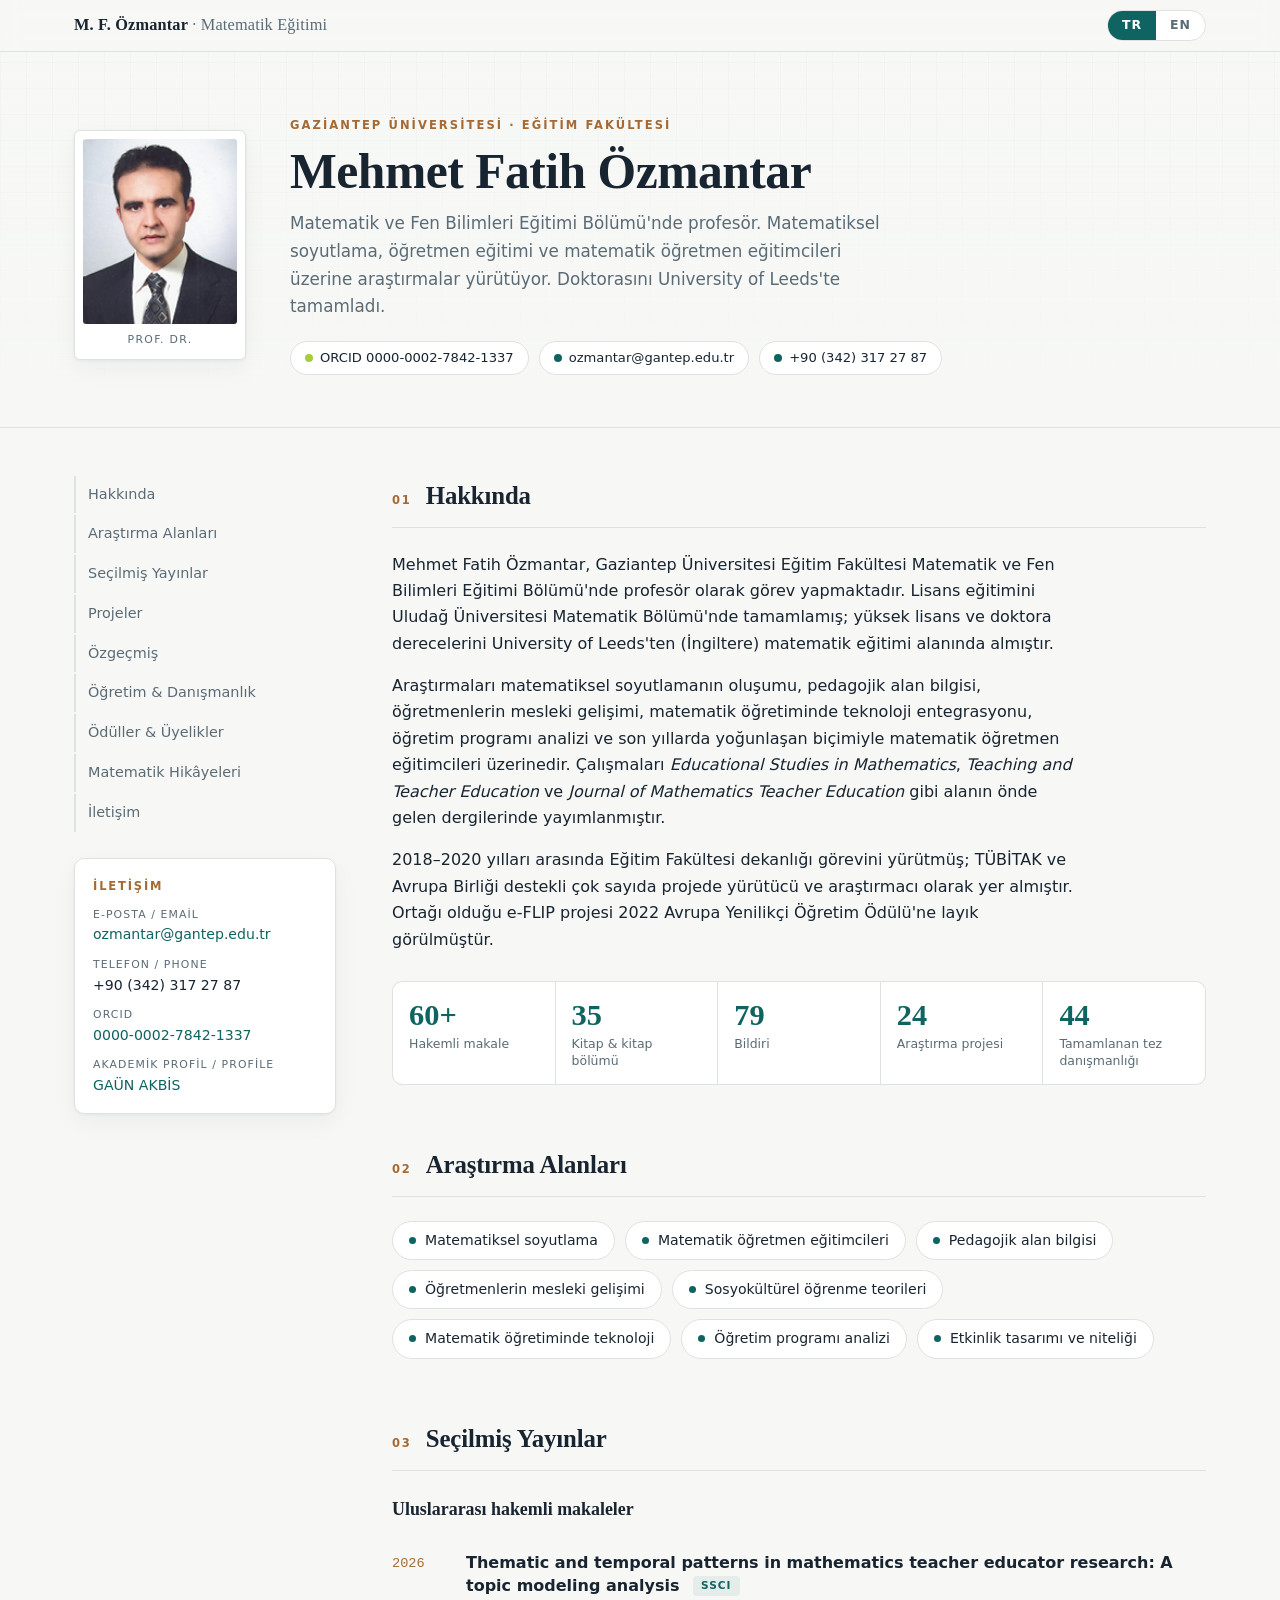
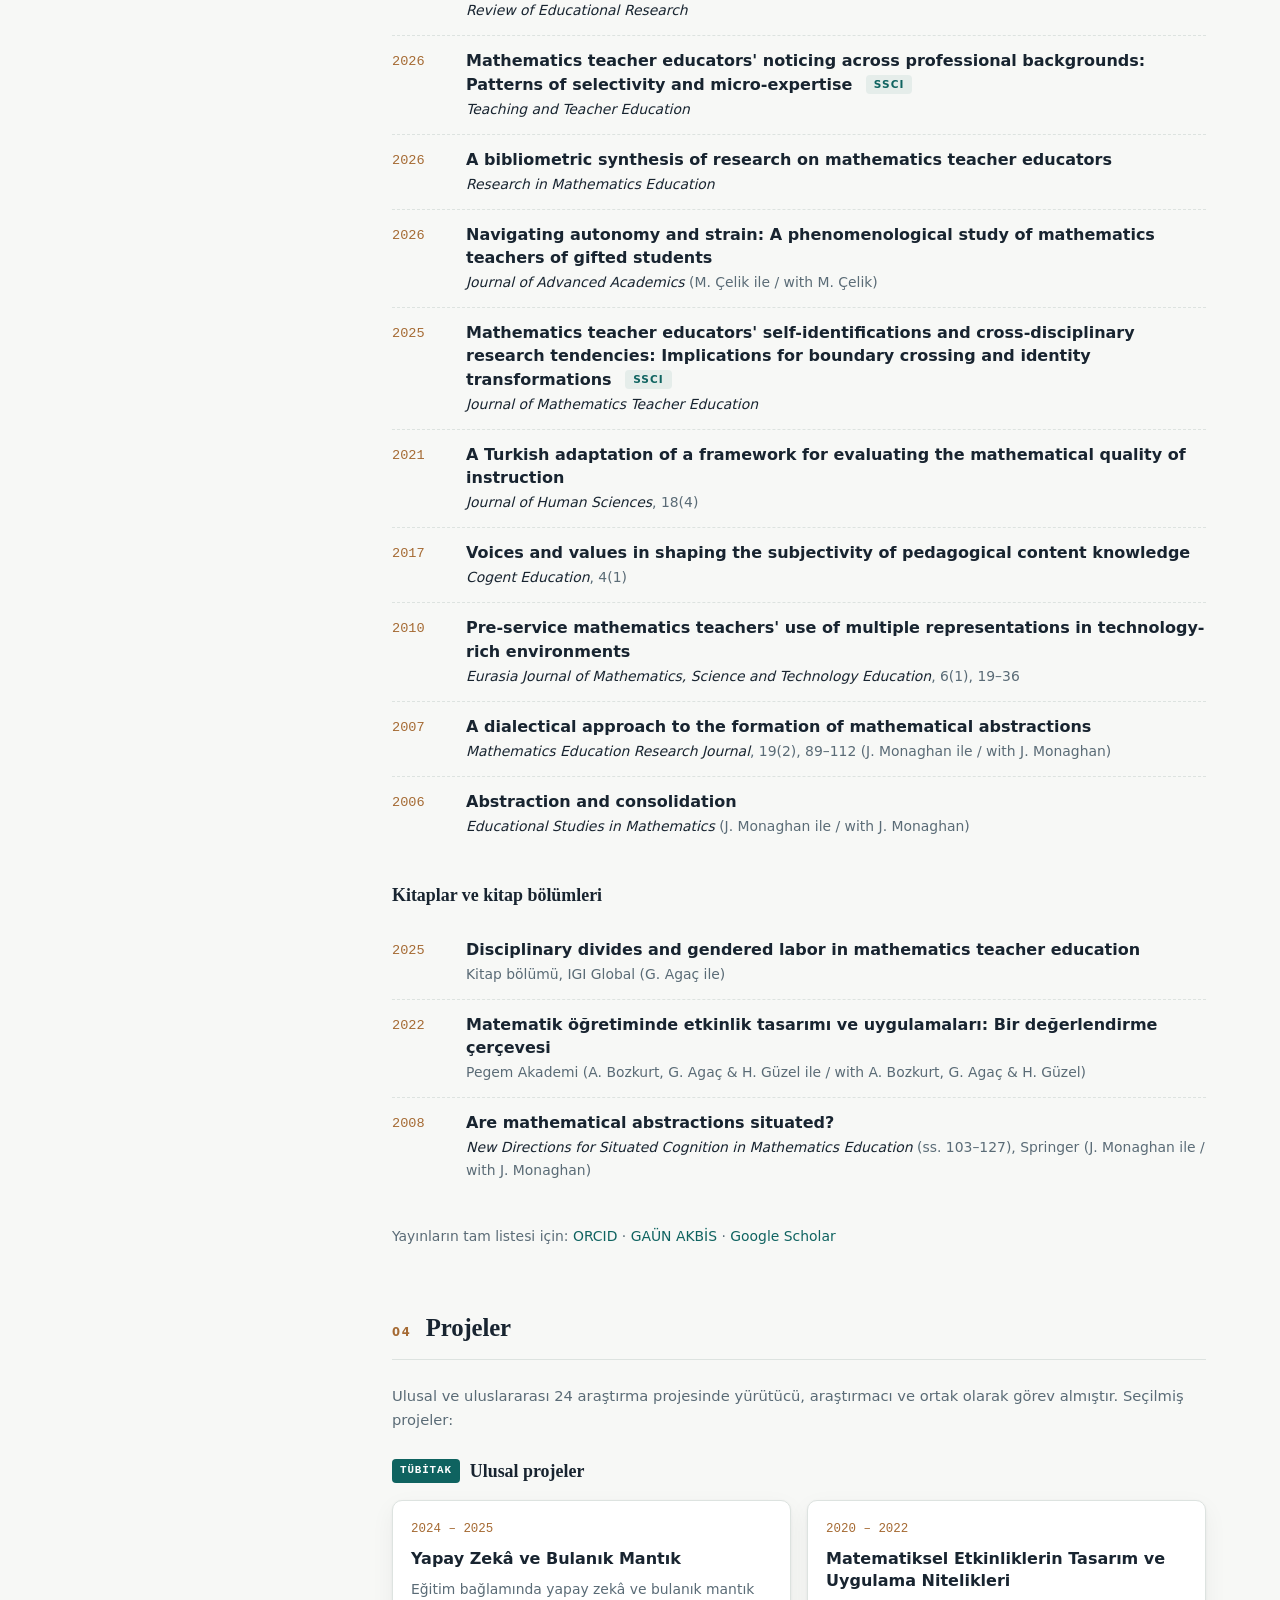
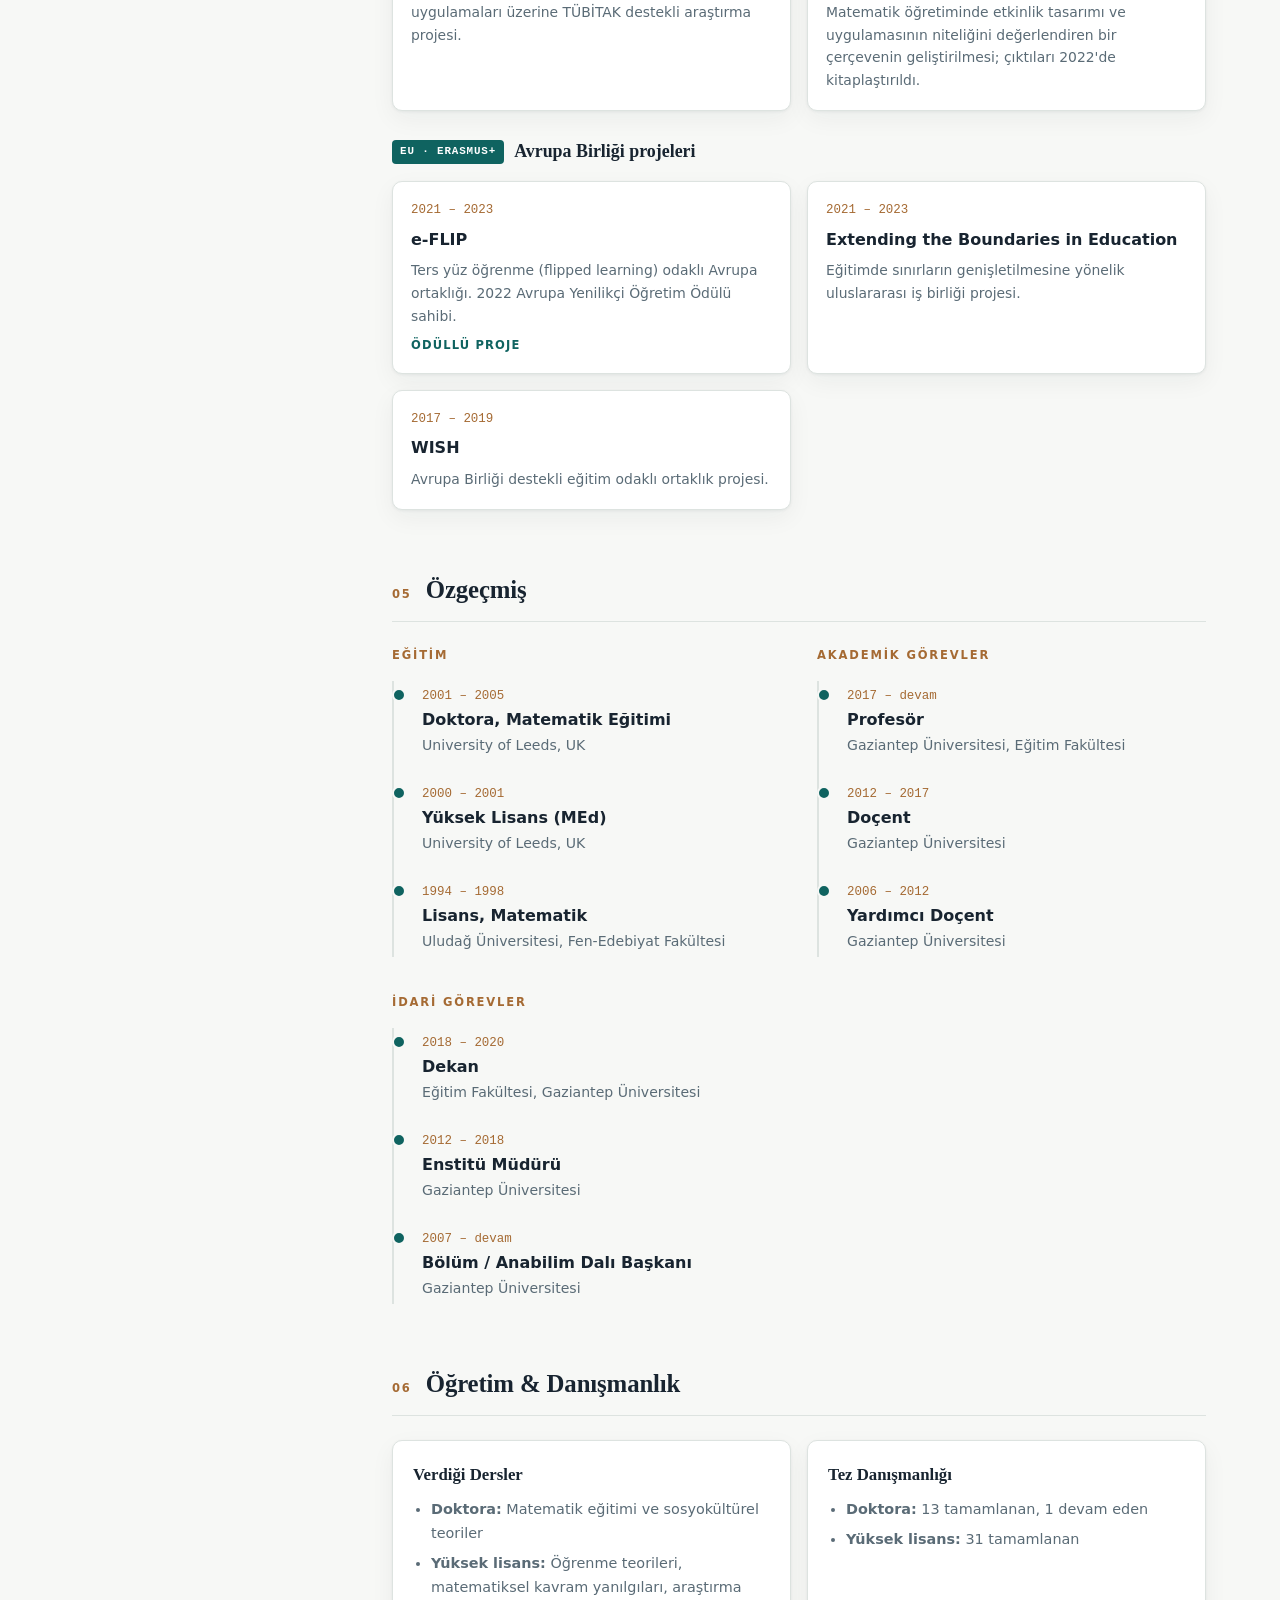
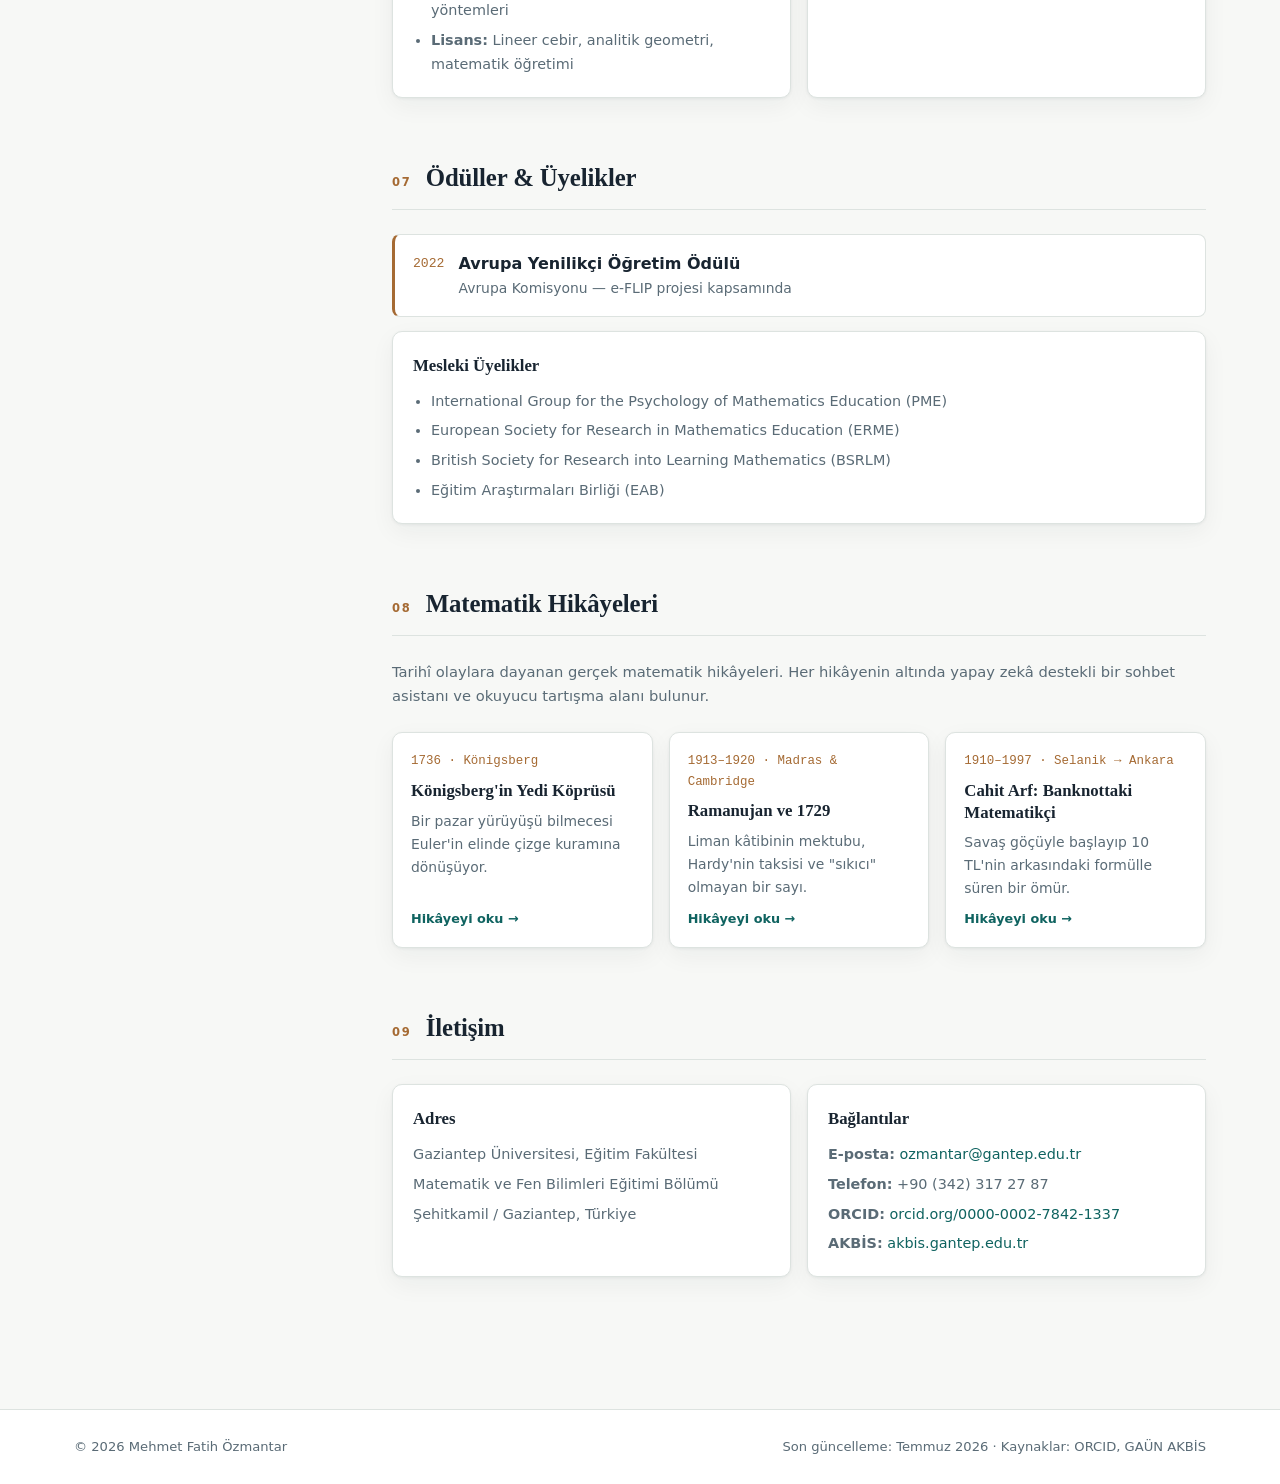
==== index.html @ 292fa74e "Matematik Hikayeleri sitesi: ilk surum (3 hikaye, AI sohbet + giscus altyapisi) Co-Authored-By: Clau" ====
<!doctype html>
<html lang="tr">
<meta charset="utf-8">
<title>Prof. Dr. Mehmet Fatih Özmantar — Matematik Eğitimi</title>
<meta name="viewport" content="width=device-width, initial-scale=1">
<style>
  :root{
    --ground:#F7F8F6;
    --surface:#FFFFFF;
    --ink:#182430;
    --muted:#5A6B76;
    --line:#DDE3E0;
    --accent:#0F6360;
    --accent-soft:#0F636014;
    --copper:#A56A33;
    --grid-line:#0F63600F;
    --shadow:0 1px 3px rgba(24,36,48,.06),0 8px 24px rgba(24,36,48,.05);
  }
  @media (prefers-color-scheme: dark){
    :root{
      --ground:#0F1518;
      --surface:#161F23;
      --ink:#E8ECEA;
      --muted:#93A3A8;
      --line:#26343A;
      --accent:#4FB3AD;
      --accent-soft:#4FB3AD1C;
      --copper:#D19B62;
      --grid-line:#4FB3AD12;
      --shadow:0 1px 3px rgba(0,0,0,.35),0 8px 24px rgba(0,0,0,.3);
    }
  }
  :root[data-theme="dark"]{
    --ground:#0F1518;
    --surface:#161F23;
    --ink:#E8ECEA;
    --muted:#93A3A8;
    --line:#26343A;
    --accent:#4FB3AD;
    --accent-soft:#4FB3AD1C;
    --copper:#D19B62;
    --grid-line:#4FB3AD12;
    --shadow:0 1px 3px rgba(0,0,0,.35),0 8px 24px rgba(0,0,0,.3);
  }
  :root[data-theme="light"]{
    --ground:#F7F8F6;
    --surface:#FFFFFF;
    --ink:#182430;
    --muted:#5A6B76;
    --line:#DDE3E0;
    --accent:#0F6360;
    --accent-soft:#0F636014;
    --copper:#A56A33;
    --grid-line:#0F63600F;
    --shadow:0 1px 3px rgba(24,36,48,.06),0 8px 24px rgba(24,36,48,.05);
  }

  *{box-sizing:border-box}
  html{scroll-behavior:smooth}
  @media (prefers-reduced-motion: reduce){
    html{scroll-behavior:auto}
    *{transition:none !important}
  }
  body{
    margin:0;
    background:var(--ground);
    color:var(--ink);
    font-family:'Avenir Next','Segoe UI',system-ui,-apple-system,sans-serif;
    font-size:16px;
    line-height:1.65;
  }
  .serif{font-family:Palatino,'Palatino Linotype','Book Antiqua',Georgia,serif}
  .mono{font-family:ui-monospace,'SF Mono',Menlo,Consolas,monospace}

  html[data-lang="en"] .tr{display:none !important}
  html[data-lang="tr"] .en{display:none !important}

  a{color:var(--accent);text-decoration:none}
  a:hover{text-decoration:underline}
  a:focus-visible,button:focus-visible{outline:2px solid var(--accent);outline-offset:2px;border-radius:2px}

  /* ---------- top bar ---------- */
  .topbar{
    position:sticky;top:0;z-index:50;
    background:color-mix(in srgb,var(--ground) 88%, transparent);
    backdrop-filter:blur(10px);
    border-bottom:1px solid var(--line);
  }
  .topbar-in{
    max-width:1180px;margin:0 auto;padding:10px 24px;
    display:flex;align-items:center;justify-content:space-between;gap:16px;
  }
  .wordmark{font-family:Palatino,'Palatino Linotype','Book Antiqua',Georgia,serif;font-size:1.02rem;letter-spacing:.01em}
  .wordmark b{font-weight:700}
  .lang-toggle{display:flex;border:1px solid var(--line);border-radius:999px;overflow:hidden;background:var(--surface)}
  .lang-toggle button{
    border:0;background:transparent;color:var(--muted);
    font:inherit;font-size:.78rem;font-weight:600;letter-spacing:.08em;
    padding:4px 14px;cursor:pointer;
  }
  .lang-toggle button[aria-pressed="true"]{background:var(--accent);color:#fff}

  /* ---------- hero band with graph-paper motif ---------- */
  .hero{
    border-bottom:1px solid var(--line);
    background:
      linear-gradient(color-mix(in srgb,var(--ground) 55%, transparent), var(--ground) 92%),
      repeating-linear-gradient(0deg, var(--grid-line) 0 1px, transparent 1px 26px),
      repeating-linear-gradient(90deg, var(--grid-line) 0 1px, transparent 1px 26px),
      var(--ground);
  }
  .hero-in{
    max-width:1180px;margin:0 auto;padding:64px 24px 52px;
    display:flex;gap:44px;align-items:center;flex-wrap:wrap;
  }
  .portrait{
    flex:0 0 auto;width:172px;
    border-radius:6px;overflow:hidden;
    box-shadow:var(--shadow);
    border:1px solid var(--line);
    background:var(--surface);
    padding:8px 8px 10px;
  }
  .portrait img{display:block;width:100%;border-radius:3px;filter:saturate(.92) contrast(1.02)}
  .portrait figcaption{
    text-align:center;font-size:.68rem;letter-spacing:.12em;text-transform:uppercase;
    color:var(--muted);padding-top:7px;
  }
  .hero-txt{flex:1 1 420px;min-width:280px}
  .eyebrow{
    font-size:.72rem;font-weight:700;letter-spacing:.18em;text-transform:uppercase;
    color:var(--copper);margin:0 0 10px;
  }
  h1{
    font-family:Palatino,'Palatino Linotype','Book Antiqua',Georgia,serif;
    font-size:clamp(2rem,4.6vw,3.1rem);font-weight:700;
    line-height:1.08;margin:0 0 12px;text-wrap:balance;letter-spacing:-.01em;
  }
  .hero-sub{font-size:1.05rem;color:var(--muted);max-width:56ch;margin:0 0 20px}
  .hero-ids{display:flex;flex-wrap:wrap;gap:10px;align-items:center}
  .idchip{
    display:inline-flex;align-items:center;gap:7px;
    border:1px solid var(--line);background:var(--surface);
    border-radius:999px;padding:5px 14px;font-size:.82rem;color:var(--ink);
  }
  .idchip .dot{width:8px;height:8px;border-radius:50%;background:var(--accent);flex:0 0 auto}
  .idchip.orcid .dot{background:#A6CE39}

  /* ---------- layout ---------- */
  .layout{
    max-width:1180px;margin:0 auto;padding:48px 24px 72px;
    display:grid;grid-template-columns:262px minmax(0,1fr);gap:56px;
  }
  @media (max-width:900px){
    .layout{grid-template-columns:1fr;gap:36px;padding-top:32px}
    .rail{position:static}
  }
  .rail{position:sticky;top:64px;align-self:start;display:flex;flex-direction:column;gap:26px}
  .rail nav{display:flex;flex-direction:column;gap:2px}
  .rail nav a{
    color:var(--muted);font-size:.9rem;padding:7px 12px;border-left:2px solid var(--line);
    transition:color .15s,border-color .15s,background .15s;
  }
  .rail nav a:hover{color:var(--accent);border-left-color:var(--accent);background:var(--accent-soft);text-decoration:none}
  .rail-box{border:1px solid var(--line);border-radius:10px;background:var(--surface);padding:18px 18px 16px;box-shadow:var(--shadow)}
  .rail-box h3{
    margin:0 0 10px;font-size:.72rem;font-weight:700;letter-spacing:.16em;text-transform:uppercase;color:var(--copper);
  }
  .contact-list{list-style:none;margin:0;padding:0;display:flex;flex-direction:column;gap:9px;font-size:.88rem}
  .contact-list .lbl{display:block;font-size:.68rem;letter-spacing:.1em;text-transform:uppercase;color:var(--muted)}
  .contact-list a{word-break:break-all}

  main{min-width:0}
  section{margin:0 0 60px;scroll-margin-top:76px}
  .sec-head{display:flex;align-items:baseline;gap:14px;border-bottom:1px solid var(--line);padding-bottom:10px;margin-bottom:24px}
  .sec-head h2{
    font-family:Palatino,'Palatino Linotype','Book Antiqua',Georgia,serif;
    font-size:1.55rem;font-weight:700;margin:0;letter-spacing:-.005em;text-wrap:balance;
  }
  .sec-head .kicker{font-size:.72rem;font-weight:700;letter-spacing:.16em;text-transform:uppercase;color:var(--copper)}
  .prose p{margin:0 0 1em;max-width:68ch}
  .prose p:last-child{margin-bottom:0}

  /* stats */
  .stats{display:grid;grid-template-columns:repeat(auto-fit,minmax(128px,1fr));gap:1px;background:var(--line);border:1px solid var(--line);border-radius:10px;overflow:hidden}
  .stat{background:var(--surface);padding:18px 16px 14px}
  .stat .n{
    font-family:Palatino,'Palatino Linotype','Book Antiqua',Georgia,serif;
    font-size:1.9rem;font-weight:700;color:var(--accent);
    font-variant-numeric:tabular-nums;line-height:1;
  }
  .stat .t{font-size:.78rem;color:var(--muted);margin-top:6px;line-height:1.35}

  /* research chips */
  .chips{display:flex;flex-wrap:wrap;gap:10px;margin:0;padding:0;list-style:none}
  .chips li{
    border:1px solid var(--line);background:var(--surface);border-radius:999px;
    padding:7px 16px;font-size:.88rem;
  }
  .chips li::before{content:"";display:inline-block;width:7px;height:7px;border-radius:50%;background:var(--accent);margin-right:9px;vertical-align:1px}

  /* publications */
  .pub-group{margin-bottom:30px}
  .pub-group h3{
    font-family:Palatino,'Palatino Linotype','Book Antiqua',Georgia,serif;
    font-size:1.12rem;margin:0 0 14px;
  }
  .pub{
    display:grid;grid-template-columns:58px minmax(0,1fr);gap:16px;
    padding:13px 0;border-bottom:1px dashed var(--line);
  }
  .pub:last-child{border-bottom:0}
  .pub .yr{
    font-family:ui-monospace,'SF Mono',Menlo,Consolas,monospace;
    font-size:.85rem;color:var(--copper);font-variant-numeric:tabular-nums;padding-top:2px;
  }
  .pub .ttl{font-weight:600;line-height:1.45}
  .pub .src{font-size:.87rem;color:var(--muted);margin-top:2px}
  .pub .src i{color:var(--ink)}
  .tag{
    display:inline-block;font-size:.66rem;font-weight:700;letter-spacing:.1em;text-transform:uppercase;
    color:var(--accent);background:var(--accent-soft);border-radius:4px;padding:2px 8px;margin-left:8px;vertical-align:2px;
  }

  /* projects */
  .proj-funder{margin-bottom:26px}
  .proj-funder h3{
    display:flex;align-items:center;gap:10px;
    font-family:Palatino,'Palatino Linotype','Book Antiqua',Georgia,serif;font-size:1.12rem;margin:0 0 14px;
  }
  .funder-badge{
    font-family:ui-monospace,'SF Mono',Menlo,Consolas,monospace;
    font-size:.68rem;font-weight:700;letter-spacing:.08em;
    color:#fff;background:var(--accent);border-radius:4px;padding:3px 8px;
  }
  .proj-grid{display:grid;grid-template-columns:repeat(auto-fill,minmax(270px,1fr));gap:16px}
  .proj{
    border:1px solid var(--line);border-radius:10px;background:var(--surface);
    padding:18px;box-shadow:var(--shadow);display:flex;flex-direction:column;gap:8px;
  }
  .proj .range{font-family:ui-monospace,'SF Mono',Menlo,Consolas,monospace;font-size:.78rem;color:var(--copper);font-variant-numeric:tabular-nums}
  .proj .name{font-weight:600;line-height:1.4}
  .proj .desc{font-size:.87rem;color:var(--muted)}
  .proj .role{font-size:.72rem;letter-spacing:.1em;text-transform:uppercase;color:var(--accent);font-weight:700}

  /* timeline */
  .timeline{list-style:none;margin:0;padding:0 0 0 4px;border-left:2px solid var(--line)}
  .timeline li{position:relative;padding:0 0 22px 24px}
  .timeline li:last-child{padding-bottom:4px}
  .timeline li::before{
    content:"";position:absolute;left:-6px;top:7px;width:10px;height:10px;border-radius:50%;
    background:var(--accent);border:2px solid var(--ground);
  }
  .timeline .range{font-family:ui-monospace,'SF Mono',Menlo,Consolas,monospace;font-size:.78rem;color:var(--copper);font-variant-numeric:tabular-nums}
  .timeline .what{font-weight:600}
  .timeline .where{font-size:.88rem;color:var(--muted)}
  .cv-cols{display:grid;grid-template-columns:repeat(auto-fit,minmax(260px,1fr));gap:36px}
  .cv-cols h3{
    font-size:.72rem;font-weight:700;letter-spacing:.16em;text-transform:uppercase;color:var(--copper);margin:0 0 16px;
  }

  /* teaching + awards */
  .two-col{display:grid;grid-template-columns:repeat(auto-fit,minmax(280px,1fr));gap:16px}
  .card{border:1px solid var(--line);border-radius:10px;background:var(--surface);padding:20px;box-shadow:var(--shadow)}
  .card h3{
    font-family:Palatino,'Palatino Linotype','Book Antiqua',Georgia,serif;
    font-size:1.05rem;margin:0 0 10px;
  }
  .card ul{margin:0;padding-left:18px;font-size:.9rem;color:var(--muted);display:flex;flex-direction:column;gap:6px}
  .award{
    display:flex;gap:14px;align-items:flex-start;border:1px solid var(--line);
    border-left:3px solid var(--copper);border-radius:8px;background:var(--surface);padding:16px 18px;margin-bottom:14px;
  }
  .award .yr{font-family:ui-monospace,'SF Mono',Menlo,Consolas,monospace;font-size:.82rem;color:var(--copper);padding-top:2px;font-variant-numeric:tabular-nums}
  .award .t{font-weight:600}
  .award .s{font-size:.87rem;color:var(--muted)}

  /* hikaye kartlari */
  .story-grid{display:grid;grid-template-columns:repeat(auto-fill,minmax(240px,1fr));gap:16px}
  a.story-card{display:flex;flex-direction:column;gap:8px;border:1px solid var(--line);border-radius:10px;background:var(--surface);padding:18px;box-shadow:var(--shadow);color:var(--ink);transition:border-color .15s}
  a.story-card:hover{text-decoration:none;border-color:var(--accent)}
  .story-card .era{font-family:ui-monospace,'SF Mono',Menlo,Consolas,monospace;font-size:.78rem;color:var(--copper);font-variant-numeric:tabular-nums}
  .story-card .t{font-family:Palatino,'Palatino Linotype','Book Antiqua',Georgia,serif;font-weight:700;font-size:1.05rem;line-height:1.3}
  .story-card .d{font-size:.87rem;color:var(--muted);flex:1}
  .story-card .go{font-size:.8rem;color:var(--accent);font-weight:600}

  footer{border-top:1px solid var(--line);background:var(--surface)}
  .foot-in{max-width:1180px;margin:0 auto;padding:26px 24px;display:flex;flex-wrap:wrap;gap:12px;justify-content:space-between;font-size:.82rem;color:var(--muted)}
</style>

<div class="topbar">
  <div class="topbar-in">
    <div class="wordmark"><b>M. F. Özmantar</b> <span style="color:var(--muted)">·</span> <span style="color:var(--muted)"><span class="tr">Matematik Eğitimi</span><span class="en">Mathematics Education</span></span></div>
    <div class="lang-toggle" role="group" aria-label="Dil / Language">
      <button id="btn-tr" aria-pressed="true" onclick="setLang('tr')">TR</button>
      <button id="btn-en" aria-pressed="false" onclick="setLang('en')">EN</button>
    </div>
  </div>
</div>

<header class="hero">
  <div class="hero-in">
    <figure class="portrait" style="margin:0">
      <img src="[data-uri]" alt="Prof. Dr. Mehmet Fatih Özmantar">
      <figcaption>Prof. Dr.</figcaption>
    </figure>
    <div class="hero-txt">
      <p class="eyebrow"><span class="tr">Gaziantep Üniversitesi · Eğitim Fakültesi</span><span class="en">Gaziantep University · Faculty of Education</span></p>
      <h1>Mehmet Fatih Özmantar</h1>
      <p class="hero-sub">
        <span class="tr">Matematik ve Fen Bilimleri Eğitimi Bölümü'nde profesör. Matematiksel soyutlama, öğretmen eğitimi ve matematik öğretmen eğitimcileri üzerine araştırmalar yürütüyor. Doktorasını University of Leeds'te tamamladı.</span>
        <span class="en">Professor in the Department of Mathematics and Science Education. His research focuses on mathematical abstraction, teacher education, and mathematics teacher educators. He received his PhD from the University of Leeds.</span>
      </p>
      <div class="hero-ids">
        <a class="idchip orcid" href="https://orcid.org/0000-0002-7842-1337"><span class="dot"></span>ORCID 0000-0002-7842-1337</a>
        <a class="idchip" href="mailto:ozmantar@gantep.edu.tr"><span class="dot"></span>ozmantar@gantep.edu.tr</a>
        <span class="idchip"><span class="dot"></span>+90 (342) 317 27 87</span>
      </div>
    </div>
  </div>
</header>

<div class="layout">
  <aside class="rail">
    <nav aria-label="Bölümler">
      <a href="#hakkinda"><span class="tr">Hakkında</span><span class="en">About</span></a>
      <a href="#arastirma"><span class="tr">Araştırma Alanları</span><span class="en">Research Interests</span></a>
      <a href="#yayinlar"><span class="tr">Seçilmiş Yayınlar</span><span class="en">Selected Publications</span></a>
      <a href="#projeler"><span class="tr">Projeler</span><span class="en">Projects</span></a>
      <a href="#ozgecmis"><span class="tr">Özgeçmiş</span><span class="en">Curriculum Vitae</span></a>
      <a href="#ogretim"><span class="tr">Öğretim &amp; Danışmanlık</span><span class="en">Teaching &amp; Supervision</span></a>
      <a href="#oduller"><span class="tr">Ödüller &amp; Üyelikler</span><span class="en">Awards &amp; Memberships</span></a>
      <a href="#hikayeler"><span class="tr">Matematik Hikâyeleri</span><span class="en">Maths Stories</span></a>
      <a href="#iletisim"><span class="tr">İletişim</span><span class="en">Contact</span></a>
    </nav>
    <div class="rail-box">
      <h3><span class="tr">İletişim</span><span class="en">Contact</span></h3>
      <ul class="contact-list">
        <li><span class="lbl">E-posta / Email</span><a href="mailto:ozmantar@gantep.edu.tr">ozmantar@gantep.edu.tr</a></li>
        <li><span class="lbl">Telefon / Phone</span>+90 (342) 317 27 87</li>
        <li><span class="lbl">ORCID</span><a href="https://orcid.org/0000-0002-7842-1337">0000-0002-7842-1337</a></li>
        <li><span class="lbl">Akademik Profil / Profile</span><a href="https://akbis.gantep.edu.tr/detay/?A_ID=5692_prof-dr_mehmet-fatih-ozmantar">GAÜN AKBİS</a></li>
      </ul>
    </div>
  </aside>

  <main>
    <section id="hakkinda">
      <div class="sec-head"><span class="kicker">01</span><h2><span class="tr">Hakkında</span><span class="en">About</span></h2></div>
      <div class="prose">
        <p class="tr">Mehmet Fatih Özmantar, Gaziantep Üniversitesi Eğitim Fakültesi Matematik ve Fen Bilimleri Eğitimi Bölümü'nde profesör olarak görev yapmaktadır. Lisans eğitimini Uludağ Üniversitesi Matematik Bölümü'nde tamamlamış; yüksek lisans ve doktora derecelerini University of Leeds'ten (İngiltere) matematik eğitimi alanında almıştır.</p>
        <p class="tr">Araştırmaları matematiksel soyutlamanın oluşumu, pedagojik alan bilgisi, öğretmenlerin mesleki gelişimi, matematik öğretiminde teknoloji entegrasyonu, öğretim programı analizi ve son yıllarda yoğunlaşan biçimiyle matematik öğretmen eğitimcileri üzerinedir. Çalışmaları <i>Educational Studies in Mathematics</i>, <i>Teaching and Teacher Education</i> ve <i>Journal of Mathematics Teacher Education</i> gibi alanın önde gelen dergilerinde yayımlanmıştır.</p>
        <p class="tr">2018–2020 yılları arasında Eğitim Fakültesi dekanlığı görevini yürütmüş; TÜBİTAK ve Avrupa Birliği destekli çok sayıda projede yürütücü ve araştırmacı olarak yer almıştır. Ortağı olduğu e-FLIP projesi 2022 Avrupa Yenilikçi Öğretim Ödülü'ne layık görülmüştür.</p>
        <p class="en">Mehmet Fatih Özmantar is a professor in the Department of Mathematics and Science Education at Gaziantep University, Türkiye. He completed his undergraduate degree in Mathematics at Uludağ University and earned his MEd and PhD in mathematics education from the University of Leeds, UK.</p>
        <p class="en">His research addresses the formation of mathematical abstraction, pedagogical content knowledge, teachers' professional development, technology integration in mathematics teaching, curriculum analysis and — as a growing recent strand — mathematics teacher educators. His work has appeared in leading journals of the field including <i>Educational Studies in Mathematics</i>, <i>Teaching and Teacher Education</i> and the <i>Journal of Mathematics Teacher Education</i>.</p>
        <p class="en">He served as Dean of the Faculty of Education (2018–2020) and has led or contributed to numerous projects funded by TÜBİTAK and the European Union. The e-FLIP project, in which he was a partner, received the 2022 European Innovative Teaching Award.</p>
      </div>
      <div class="stats" style="margin-top:28px" aria-label="Akademik göstergeler">
        <div class="stat"><div class="n">60+</div><div class="t"><span class="tr">Hakemli makale</span><span class="en">Journal articles</span></div></div>
        <div class="stat"><div class="n">35</div><div class="t"><span class="tr">Kitap &amp; kitap bölümü</span><span class="en">Books &amp; chapters</span></div></div>
        <div class="stat"><div class="n">79</div><div class="t"><span class="tr">Bildiri</span><span class="en">Conference papers</span></div></div>
        <div class="stat"><div class="n">24</div><div class="t"><span class="tr">Araştırma projesi</span><span class="en">Research projects</span></div></div>
        <div class="stat"><div class="n">44</div><div class="t"><span class="tr">Tamamlanan tez danışmanlığı</span><span class="en">Theses supervised</span></div></div>
      </div>
    </section>

    <section id="arastirma">
      <div class="sec-head"><span class="kicker">02</span><h2><span class="tr">Araştırma Alanları</span><span class="en">Research Interests</span></h2></div>
      <ul class="chips">
        <li><span class="tr">Matematiksel soyutlama</span><span class="en">Mathematical abstraction</span></li>
        <li><span class="tr">Matematik öğretmen eğitimcileri</span><span class="en">Mathematics teacher educators</span></li>
        <li><span class="tr">Pedagojik alan bilgisi</span><span class="en">Pedagogical content knowledge</span></li>
        <li><span class="tr">Öğretmenlerin mesleki gelişimi</span><span class="en">Teacher professional development</span></li>
        <li><span class="tr">Sosyokültürel öğrenme teorileri</span><span class="en">Sociocultural theories of learning</span></li>
        <li><span class="tr">Matematik öğretiminde teknoloji</span><span class="en">Technology in mathematics teaching</span></li>
        <li><span class="tr">Öğretim programı analizi</span><span class="en">Curriculum analysis</span></li>
        <li><span class="tr">Etkinlik tasarımı ve niteliği</span><span class="en">Task design and quality</span></li>
      </ul>
    </section>

    <section id="yayinlar">
      <div class="sec-head"><span class="kicker">03</span><h2><span class="tr">Seçilmiş Yayınlar</span><span class="en">Selected Publications</span></h2></div>

      <div class="pub-group">
        <h3><span class="tr">Uluslararası hakemli makaleler</span><span class="en">International peer-reviewed articles</span></h3>
        <div class="pub"><div class="yr">2026</div><div><div class="ttl">Thematic and temporal patterns in mathematics teacher educator research: A topic modeling analysis <span class="tag">SSCI</span></div><div class="src"><i>Review of Educational Research</i></div></div></div>
        <div class="pub"><div class="yr">2026</div><div><div class="ttl">Mathematics teacher educators' noticing across professional backgrounds: Patterns of selectivity and micro-expertise <span class="tag">SSCI</span></div><div class="src"><i>Teaching and Teacher Education</i></div></div></div>
        <div class="pub"><div class="yr">2026</div><div><div class="ttl">A bibliometric synthesis of research on mathematics teacher educators</div><div class="src"><i>Research in Mathematics Education</i></div></div></div>
        <div class="pub"><div class="yr">2026</div><div><div class="ttl">Navigating autonomy and strain: A phenomenological study of mathematics teachers of gifted students</div><div class="src"><i>Journal of Advanced Academics</i> (M. Çelik ile / with M. Çelik)</div></div></div>
        <div class="pub"><div class="yr">2025</div><div><div class="ttl">Mathematics teacher educators' self-identifications and cross-disciplinary research tendencies: Implications for boundary crossing and identity transformations <span class="tag">SSCI</span></div><div class="src"><i>Journal of Mathematics Teacher Education</i></div></div></div>
        <div class="pub"><div class="yr">2021</div><div><div class="ttl">A Turkish adaptation of a framework for evaluating the mathematical quality of instruction</div><div class="src"><i>Journal of Human Sciences</i>, 18(4)</div></div></div>
        <div class="pub"><div class="yr">2017</div><div><div class="ttl">Voices and values in shaping the subjectivity of pedagogical content knowledge</div><div class="src"><i>Cogent Education</i>, 4(1)</div></div></div>
        <div class="pub"><div class="yr">2010</div><div><div class="ttl">Pre-service mathematics teachers' use of multiple representations in technology-rich environments</div><div class="src"><i>Eurasia Journal of Mathematics, Science and Technology Education</i>, 6(1), 19–36</div></div></div>
        <div class="pub"><div class="yr">2007</div><div><div class="ttl">A dialectical approach to the formation of mathematical abstractions</div><div class="src"><i>Mathematics Education Research Journal</i>, 19(2), 89–112 (J. Monaghan ile / with J. Monaghan)</div></div></div>
        <div class="pub"><div class="yr">2006</div><div><div class="ttl">Abstraction and consolidation</div><div class="src"><i>Educational Studies in Mathematics</i> (J. Monaghan ile / with J. Monaghan)</div></div></div>
      </div>

      <div class="pub-group">
        <h3><span class="tr">Kitaplar ve kitap bölümleri</span><span class="en">Books and book chapters</span></h3>
        <div class="pub"><div class="yr">2025</div><div><div class="ttl">Disciplinary divides and gendered labor in mathematics teacher education</div><div class="src"><span class="tr">Kitap bölümü, IGI Global (G. Agaç ile)</span><span class="en">Book chapter, IGI Global (with G. Agaç)</span></div></div></div>
        <div class="pub"><div class="yr">2022</div><div><div class="ttl"><span class="tr">Matematik öğretiminde etkinlik tasarımı ve uygulamaları: Bir değerlendirme çerçevesi</span><span class="en">Task design and applications in mathematics teaching: An evaluation framework</span></div><div class="src">Pegem Akademi (A. Bozkurt, G. Agaç &amp; H. Güzel ile / with A. Bozkurt, G. Agaç &amp; H. Güzel)</div></div></div>
        <div class="pub"><div class="yr">2008</div><div><div class="ttl">Are mathematical abstractions situated?</div><div class="src"><i>New Directions for Situated Cognition in Mathematics Education</i> (ss. 103–127), Springer (J. Monaghan ile / with J. Monaghan)</div></div></div>
      </div>

      <p style="font-size:.87rem;color:var(--muted)">
        <span class="tr">Yayınların tam listesi için: </span><span class="en">For the complete list of publications: </span>
        <a href="https://orcid.org/0000-0002-7842-1337">ORCID</a> ·
        <a href="https://akbis.gantep.edu.tr/detay/?A_ID=5692_prof-dr_mehmet-fatih-ozmantar">GAÜN AKBİS</a> ·
        <a href="https://scholar.google.com/scholar?q=%22Mehmet+Fatih+Ozmantar%22">Google Scholar</a>
      </p>
    </section>

    <section id="projeler">
      <div class="sec-head"><span class="kicker">04</span><h2><span class="tr">Projeler</span><span class="en">Projects</span></h2></div>
      <p class="prose" style="color:var(--muted);font-size:.92rem;margin-bottom:24px">
        <span class="tr">Ulusal ve uluslararası 24 araştırma projesinde yürütücü, araştırmacı ve ortak olarak görev almıştır. Seçilmiş projeler:</span>
        <span class="en">He has served as principal investigator, researcher and partner in 24 national and international research projects. Selected projects:</span>
      </p>

      <div class="proj-funder">
        <h3><span class="funder-badge">TÜBİTAK</span><span class="tr">Ulusal projeler</span><span class="en">National projects</span></h3>
        <div class="proj-grid">
          <div class="proj">
            <span class="range">2024 – 2025</span>
            <span class="name"><span class="tr">Yapay Zekâ ve Bulanık Mantık</span><span class="en">Artificial Intelligence and Fuzzy Logic</span></span>
            <span class="desc"><span class="tr">Eğitim bağlamında yapay zekâ ve bulanık mantık uygulamaları üzerine TÜBİTAK destekli araştırma projesi.</span><span class="en">TÜBİTAK-funded research on applications of artificial intelligence and fuzzy logic in educational contexts.</span></span>
          </div>
          <div class="proj">
            <span class="range">2020 – 2022</span>
            <span class="name"><span class="tr">Matematiksel Etkinliklerin Tasarım ve Uygulama Nitelikleri</span><span class="en">Design and Implementation Qualities of Mathematical Tasks</span></span>
            <span class="desc"><span class="tr">Matematik öğretiminde etkinlik tasarımı ve uygulamasının niteliğini değerlendiren bir çerçevenin geliştirilmesi; çıktıları 2022'de kitaplaştırıldı.</span><span class="en">Development of a framework for evaluating the quality of task design and implementation in mathematics teaching; outcomes published as a book in 2022.</span></span>
          </div>
        </div>
      </div>

      <div class="proj-funder">
        <h3><span class="funder-badge">EU · ERASMUS+</span><span class="tr">Avrupa Birliği projeleri</span><span class="en">European Union projects</span></h3>
        <div class="proj-grid">
          <div class="proj">
            <span class="range">2021 – 2023</span>
            <span class="name">e-FLIP</span>
            <span class="desc"><span class="tr">Ters yüz öğrenme (flipped learning) odaklı Avrupa ortaklığı. 2022 Avrupa Yenilikçi Öğretim Ödülü sahibi.</span><span class="en">A European partnership on flipped learning. Recipient of the 2022 European Innovative Teaching Award.</span></span>
            <span class="role"><span class="tr">Ödüllü proje</span><span class="en">Award-winning</span></span>
          </div>
          <div class="proj">
            <span class="range">2021 – 2023</span>
            <span class="name">Extending the Boundaries in Education</span>
            <span class="desc"><span class="tr">Eğitimde sınırların genişletilmesine yönelik uluslararası iş birliği projesi.</span><span class="en">International cooperation project on extending the boundaries of education.</span></span>
          </div>
          <div class="proj">
            <span class="range">2017 – 2019</span>
            <span class="name">WISH</span>
            <span class="desc"><span class="tr">Avrupa Birliği destekli eğitim odaklı ortaklık projesi.</span><span class="en">EU-funded education-focused partnership project.</span></span>
          </div>
        </div>
      </div>
    </section>

    <section id="ozgecmis">
      <div class="sec-head"><span class="kicker">05</span><h2><span class="tr">Özgeçmiş</span><span class="en">Curriculum Vitae</span></h2></div>
      <div class="cv-cols">
        <div>
          <h3><span class="tr">Eğitim</span><span class="en">Education</span></h3>
          <ul class="timeline">
            <li><span class="range">2001 – 2005</span><div class="what"><span class="tr">Doktora, Matematik Eğitimi</span><span class="en">PhD, Mathematics Education</span></div><div class="where">University of Leeds, UK</div></li>
            <li><span class="range">2000 – 2001</span><div class="what"><span class="tr">Yüksek Lisans (MEd)</span><span class="en">MEd</span></div><div class="where">University of Leeds, UK</div></li>
            <li><span class="range">1994 – 1998</span><div class="what"><span class="tr">Lisans, Matematik</span><span class="en">BSc, Mathematics</span></div><div class="where"><span class="tr">Uludağ Üniversitesi, Fen-Edebiyat Fakültesi</span><span class="en">Uludağ University, Faculty of Arts and Sciences</span></div></li>
          </ul>
        </div>
        <div>
          <h3><span class="tr">Akademik Görevler</span><span class="en">Academic Positions</span></h3>
          <ul class="timeline">
            <li><span class="range">2017 – <span class="tr">devam</span><span class="en">present</span></span><div class="what"><span class="tr">Profesör</span><span class="en">Professor</span></div><div class="where"><span class="tr">Gaziantep Üniversitesi, Eğitim Fakültesi</span><span class="en">Gaziantep University, Faculty of Education</span></div></li>
            <li><span class="range">2012 – 2017</span><div class="what"><span class="tr">Doçent</span><span class="en">Associate Professor</span></div><div class="where"><span class="tr">Gaziantep Üniversitesi</span><span class="en">Gaziantep University</span></div></li>
            <li><span class="range">2006 – 2012</span><div class="what"><span class="tr">Yardımcı Doçent</span><span class="en">Assistant Professor</span></div><div class="where"><span class="tr">Gaziantep Üniversitesi</span><span class="en">Gaziantep University</span></div></li>
          </ul>
        </div>
        <div>
          <h3><span class="tr">İdari Görevler</span><span class="en">Administrative Roles</span></h3>
          <ul class="timeline">
            <li><span class="range">2018 – 2020</span><div class="what"><span class="tr">Dekan</span><span class="en">Dean</span></div><div class="where"><span class="tr">Eğitim Fakültesi, Gaziantep Üniversitesi</span><span class="en">Faculty of Education, Gaziantep University</span></div></li>
            <li><span class="range">2012 – 2018</span><div class="what"><span class="tr">Enstitü Müdürü</span><span class="en">Institute Director</span></div><div class="where"><span class="tr">Gaziantep Üniversitesi</span><span class="en">Gaziantep University</span></div></li>
            <li><span class="range">2007 – <span class="tr">devam</span><span class="en">present</span></span><div class="what"><span class="tr">Bölüm / Anabilim Dalı Başkanı</span><span class="en">Department Head</span></div><div class="where"><span class="tr">Gaziantep Üniversitesi</span><span class="en">Gaziantep University</span></div></li>
          </ul>
        </div>
      </div>
    </section>

    <section id="ogretim">
      <div class="sec-head"><span class="kicker">06</span><h2><span class="tr">Öğretim &amp; Danışmanlık</span><span class="en">Teaching &amp; Supervision</span></h2></div>
      <div class="two-col">
        <div class="card">
          <h3><span class="tr">Verdiği Dersler</span><span class="en">Courses Taught</span></h3>
          <ul>
            <li><span class="tr"><b>Doktora:</b> Matematik eğitimi ve sosyokültürel teoriler</span><span class="en"><b>Doctoral:</b> Mathematics education and sociocultural theories</span></li>
            <li><span class="tr"><b>Yüksek lisans:</b> Öğrenme teorileri, matematiksel kavram yanılgıları, araştırma yöntemleri</span><span class="en"><b>Graduate:</b> Learning theories, mathematical misconceptions, research methods</span></li>
            <li><span class="tr"><b>Lisans:</b> Lineer cebir, analitik geometri, matematik öğretimi</span><span class="en"><b>Undergraduate:</b> Linear algebra, analytic geometry, mathematics pedagogy</span></li>
          </ul>
        </div>
        <div class="card">
          <h3><span class="tr">Tez Danışmanlığı</span><span class="en">Thesis Supervision</span></h3>
          <ul>
            <li><span class="tr"><b>Doktora:</b> 13 tamamlanan, 1 devam eden</span><span class="en"><b>Doctoral:</b> 13 completed, 1 in progress</span></li>
            <li><span class="tr"><b>Yüksek lisans:</b> 31 tamamlanan</span><span class="en"><b>Master's:</b> 31 completed</span></li>
          </ul>
        </div>
      </div>
    </section>

    <section id="oduller">
      <div class="sec-head"><span class="kicker">07</span><h2><span class="tr">Ödüller &amp; Üyelikler</span><span class="en">Awards &amp; Memberships</span></h2></div>
      <div class="award">
        <span class="yr">2022</span>
        <div>
          <div class="t"><span class="tr">Avrupa Yenilikçi Öğretim Ödülü</span><span class="en">European Innovative Teaching Award</span></div>
          <div class="s"><span class="tr">Avrupa Komisyonu — e-FLIP projesi kapsamında</span><span class="en">European Commission — for the e-FLIP project</span></div>
        </div>
      </div>
      <div class="card">
        <h3><span class="tr">Mesleki Üyelikler</span><span class="en">Professional Memberships</span></h3>
        <ul>
          <li>International Group for the Psychology of Mathematics Education (PME)</li>
          <li>European Society for Research in Mathematics Education (ERME)</li>
          <li>British Society for Research into Learning Mathematics (BSRLM)</li>
          <li><span class="tr">Eğitim Araştırmaları Birliği (EAB)</span><span class="en">Educational Research Association (Türkiye)</span></li>
        </ul>
      </div>
    </section>

    <section id="hikayeler">
      <div class="sec-head"><span class="kicker">08</span><h2><span class="tr">Matematik Hikâyeleri</span><span class="en">Maths Stories</span></h2></div>
      <p class="prose" style="color:var(--muted);font-size:.92rem;margin-bottom:24px">
        <span class="tr">Tarihî olaylara dayanan gerçek matematik hikâyeleri. Her hikâyenin altında yapay zekâ destekli bir sohbet asistanı ve okuyucu tartışma alanı bulunur.</span>
        <span class="en">True stories of mathematics rooted in historical events. Each story features an AI chat assistant and a reader discussion area.</span>
      </p>
      <div class="story-grid">
        <a class="story-card" href="hikayeler/konigsberg-kopruleri.html">
          <span class="era">1736 · Königsberg</span>
          <span class="t"><span class="tr">Königsberg'in Yedi Köprüsü</span><span class="en">The Seven Bridges of Königsberg</span></span>
          <span class="d"><span class="tr">Bir pazar yürüyüşü bilmecesi Euler'in elinde çizge kuramına dönüşüyor.</span><span class="en">A Sunday-stroll puzzle becomes graph theory in Euler's hands.</span></span>
          <span class="go"><span class="tr">Hikâyeyi oku →</span><span class="en">Read the story →</span></span>
        </a>
        <a class="story-card" href="hikayeler/ramanujan-1729.html">
          <span class="era">1913–1920 · Madras &amp; Cambridge</span>
          <span class="t"><span class="tr">Ramanujan ve 1729</span><span class="en">Ramanujan and 1729</span></span>
          <span class="d"><span class="tr">Liman kâtibinin mektubu, Hardy'nin taksisi ve "sıkıcı" olmayan bir sayı.</span><span class="en">A port clerk's letter, Hardy's taxi, and a number that was anything but dull.</span></span>
          <span class="go"><span class="tr">Hikâyeyi oku →</span><span class="en">Read the story →</span></span>
        </a>
        <a class="story-card" href="hikayeler/cahit-arf.html">
          <span class="era">1910–1997 · Selanik → Ankara</span>
          <span class="t"><span class="tr">Cahit Arf: Banknottaki Matematikçi</span><span class="en">Cahit Arf: The Mathematician on the Banknote</span></span>
          <span class="d"><span class="tr">Savaş göçüyle başlayıp 10 TL'nin arkasındaki formülle süren bir ömür.</span><span class="en">A life that began with wartime exile and lives on in the formula on the 10-lira note.</span></span>
          <span class="go"><span class="tr">Hikâyeyi oku →</span><span class="en">Read the story →</span></span>
        </a>
      </div>
    </section>

    <section id="iletisim">
      <div class="sec-head"><span class="kicker">09</span><h2><span class="tr">İletişim</span><span class="en">Contact</span></h2></div>
      <div class="two-col">
        <div class="card">
          <h3><span class="tr">Adres</span><span class="en">Address</span></h3>
          <ul style="list-style:none;padding:0">
            <li><span class="tr">Gaziantep Üniversitesi, Eğitim Fakültesi</span><span class="en">Gaziantep University, Faculty of Education</span></li>
            <li><span class="tr">Matematik ve Fen Bilimleri Eğitimi Bölümü</span><span class="en">Department of Mathematics and Science Education</span></li>
            <li><span class="tr">Şehitkamil / Gaziantep, Türkiye</span><span class="en">Şehitkamil, Gaziantep, Türkiye</span></li>
          </ul>
        </div>
        <div class="card">
          <h3><span class="tr">Bağlantılar</span><span class="en">Links</span></h3>
          <ul style="list-style:none;padding:0">
            <li><b>E-posta:</b> <a href="mailto:ozmantar@gantep.edu.tr">ozmantar@gantep.edu.tr</a></li>
            <li><b>Telefon:</b> +90 (342) 317 27 87</li>
            <li><b>ORCID:</b> <a href="https://orcid.org/0000-0002-7842-1337">orcid.org/0000-0002-7842-1337</a></li>
            <li><b>AKBİS:</b> <a href="https://akbis.gantep.edu.tr/detay/?A_ID=5692_prof-dr_mehmet-fatih-ozmantar">akbis.gantep.edu.tr</a></li>
          </ul>
        </div>
      </div>
    </section>
  </main>
</div>

<footer>
  <div class="foot-in">
    <span>© 2026 Mehmet Fatih Özmantar</span>
    <span><span class="tr">Son güncelleme: Temmuz 2026 · Kaynaklar: ORCID, GAÜN AKBİS</span><span class="en">Last updated: July 2026 · Sources: ORCID, GAÜN AKBİS</span></span>
  </div>
</footer>

<script>
  function setLang(l){
    document.documentElement.setAttribute('data-lang', l);
    document.getElementById('btn-tr').setAttribute('aria-pressed', l==='tr' ? 'true' : 'false');
    document.getElementById('btn-en').setAttribute('aria-pressed', l==='en' ? 'true' : 'false');
    try{localStorage.setItem('mfo-lang', l);}catch(e){}
  }
  (function(){
    var saved = null;
    try{saved = localStorage.getItem('mfo-lang');}catch(e){}
    setLang(saved === 'en' ? 'en' : 'tr');
  })();
</script>

</html>
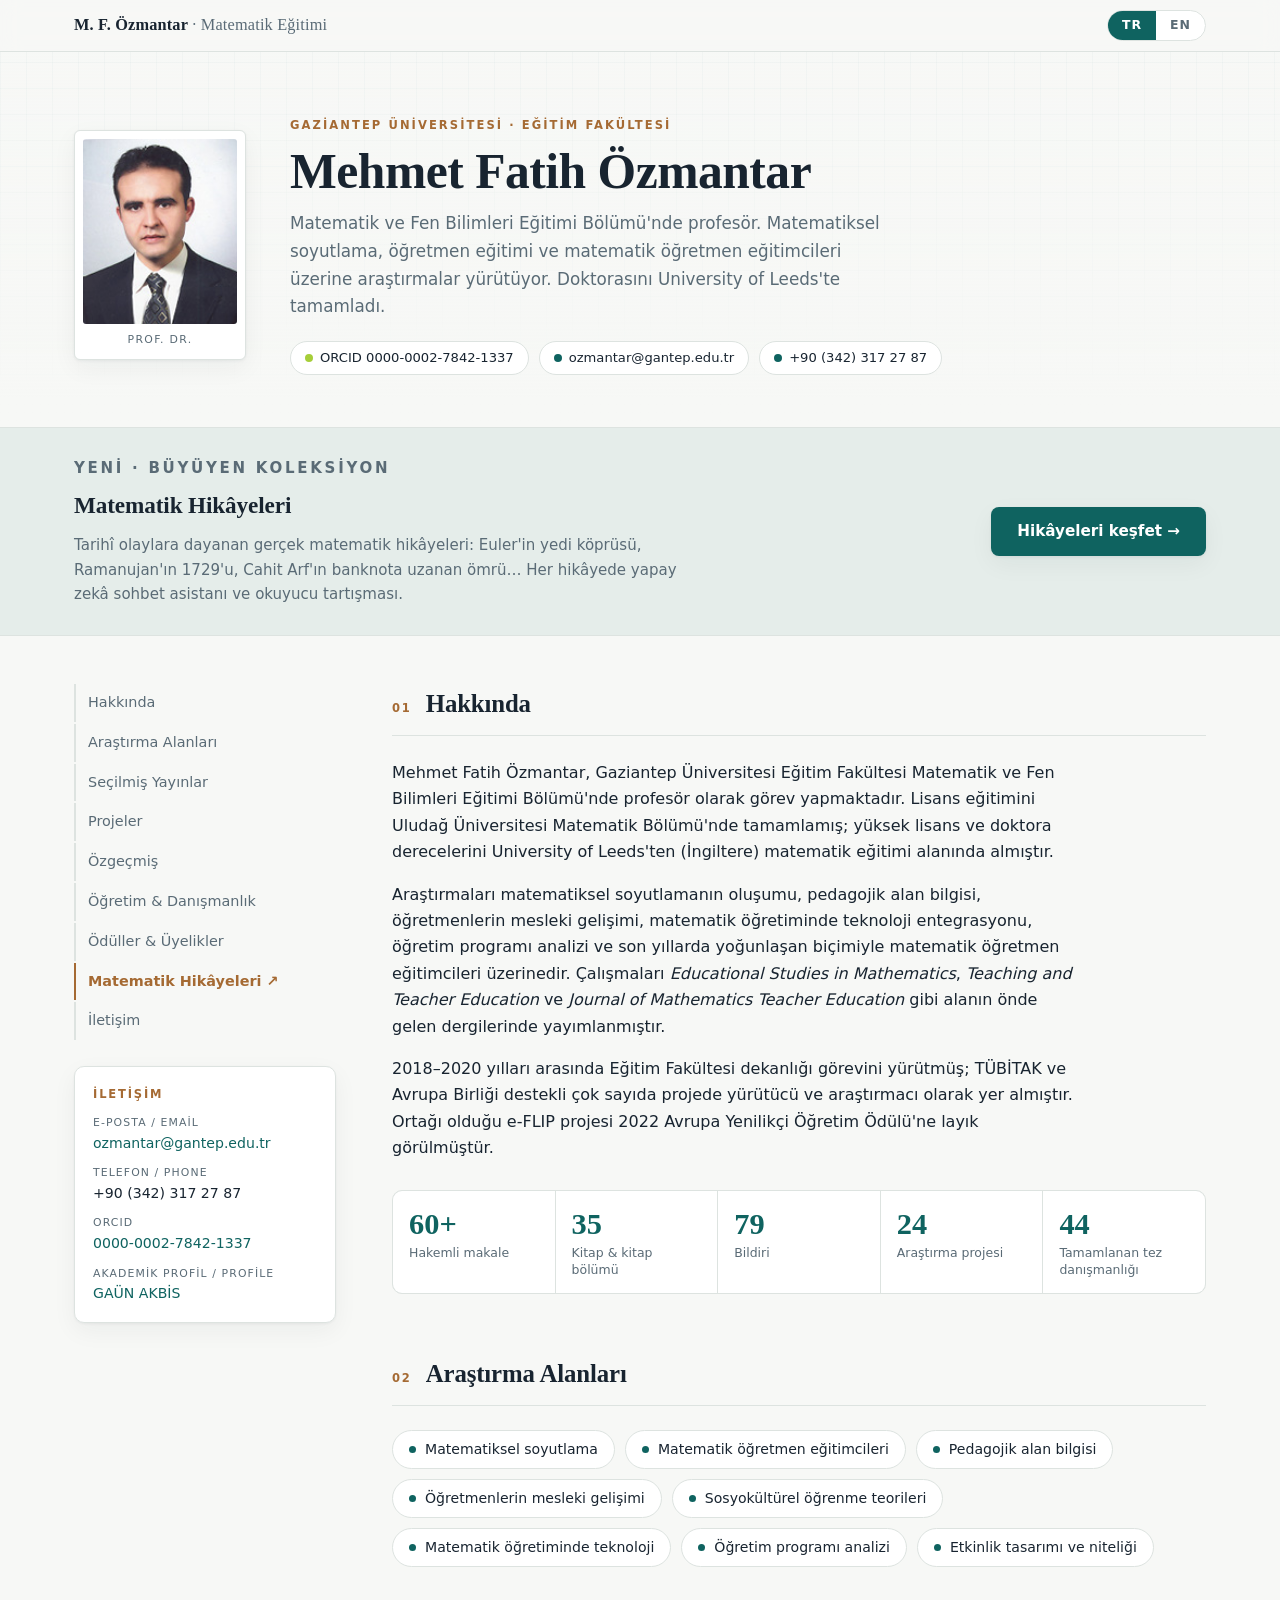
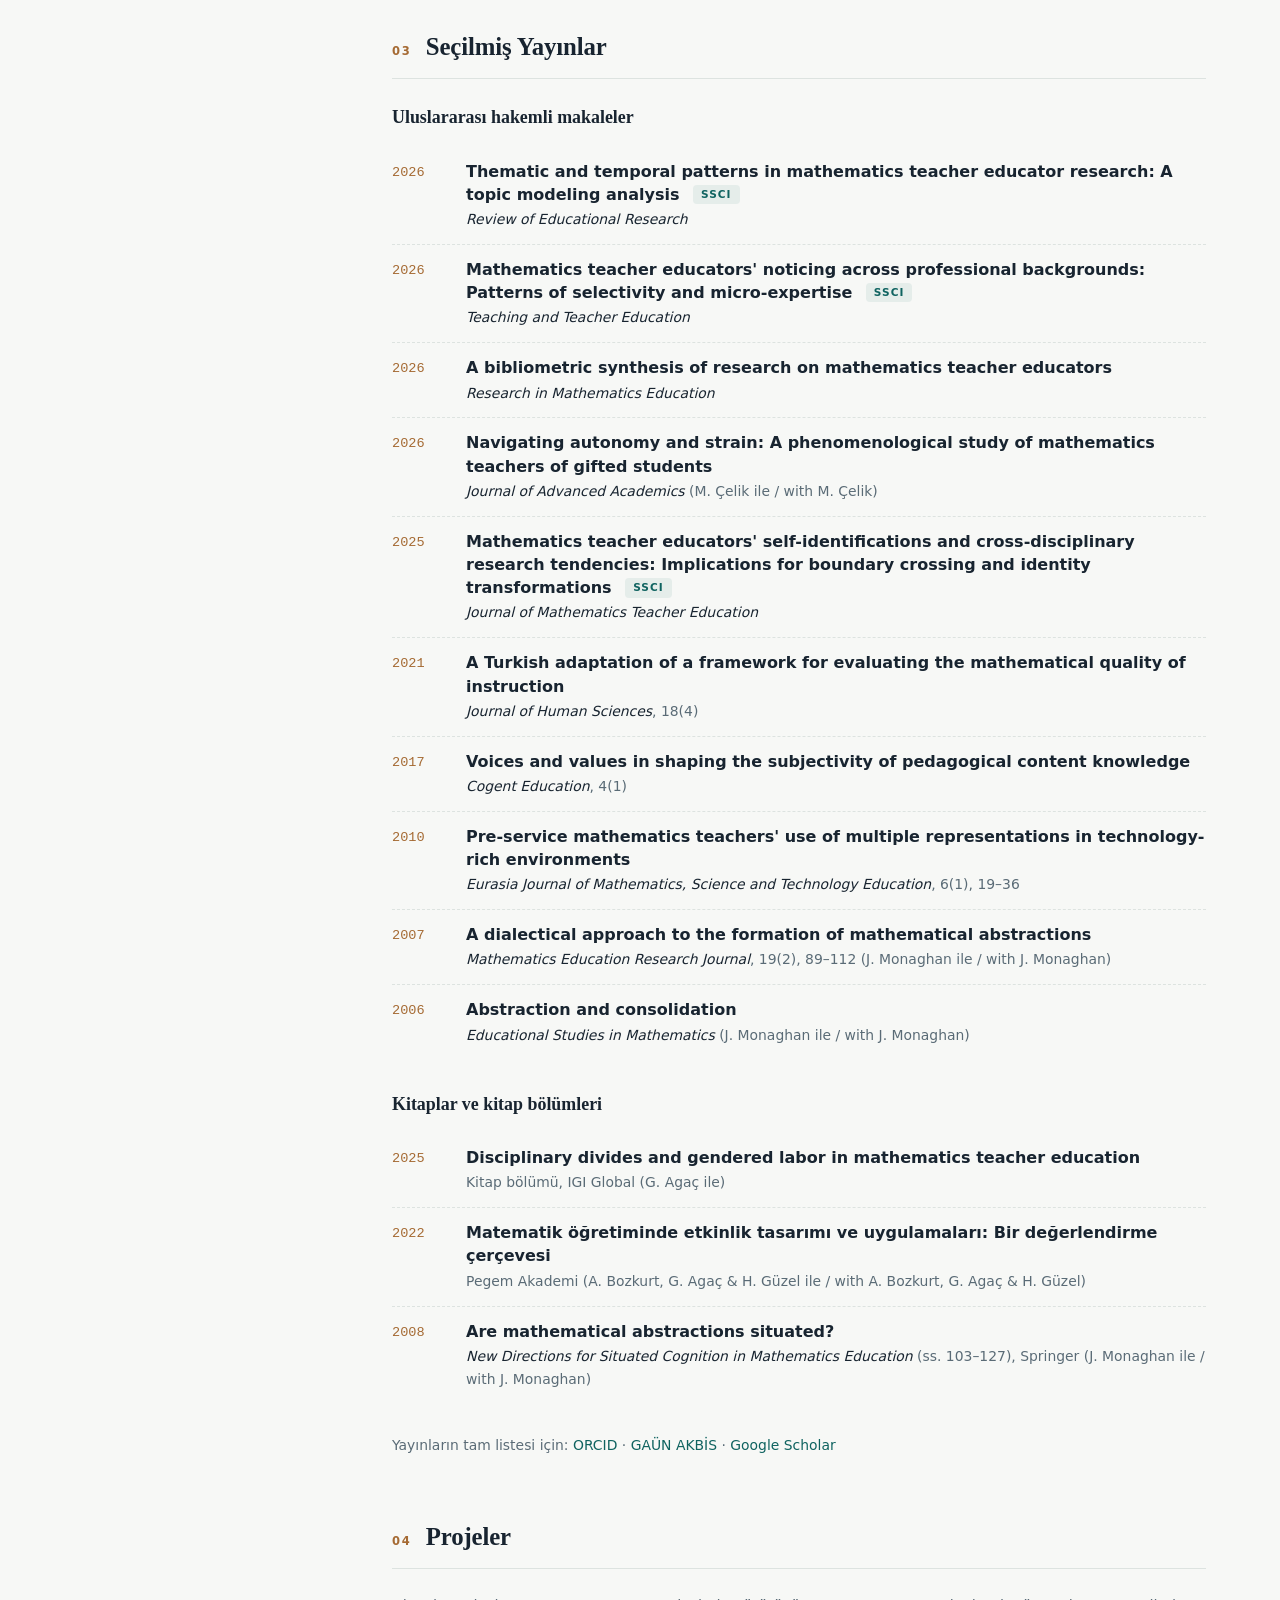
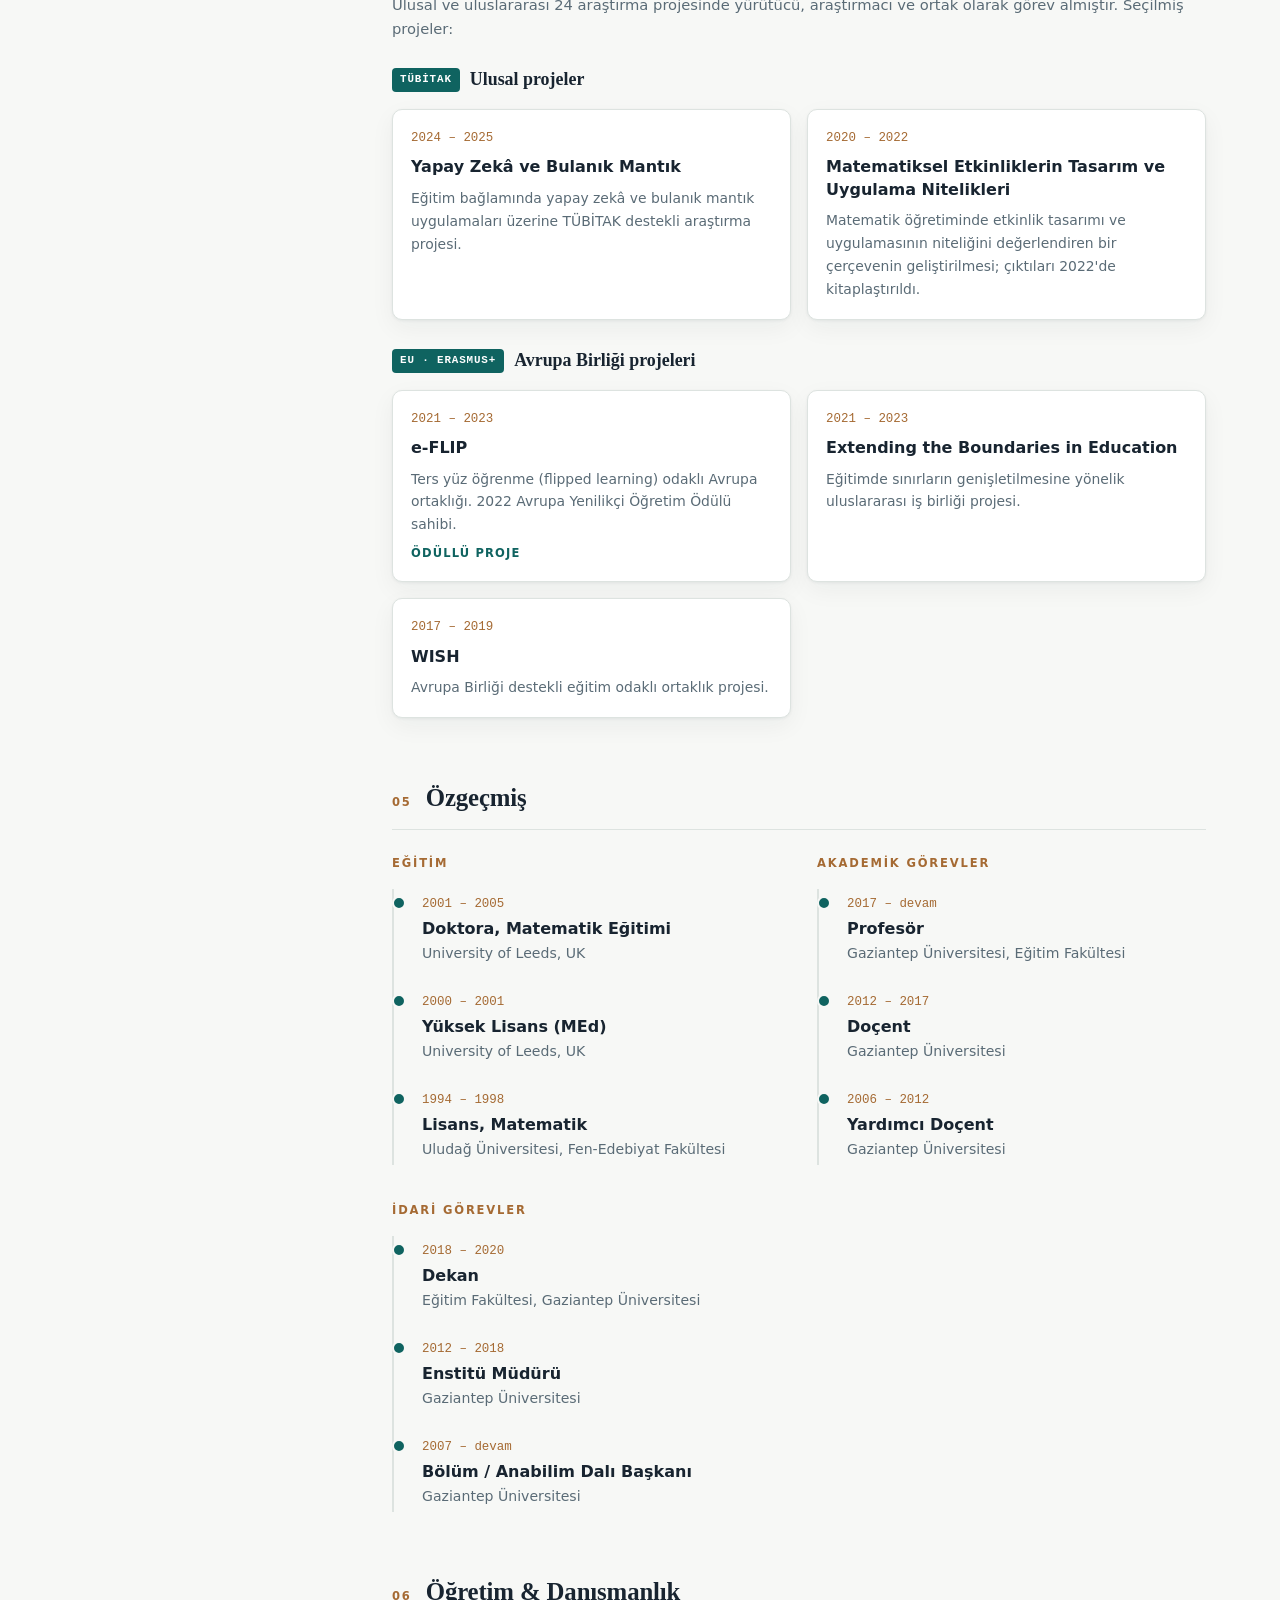
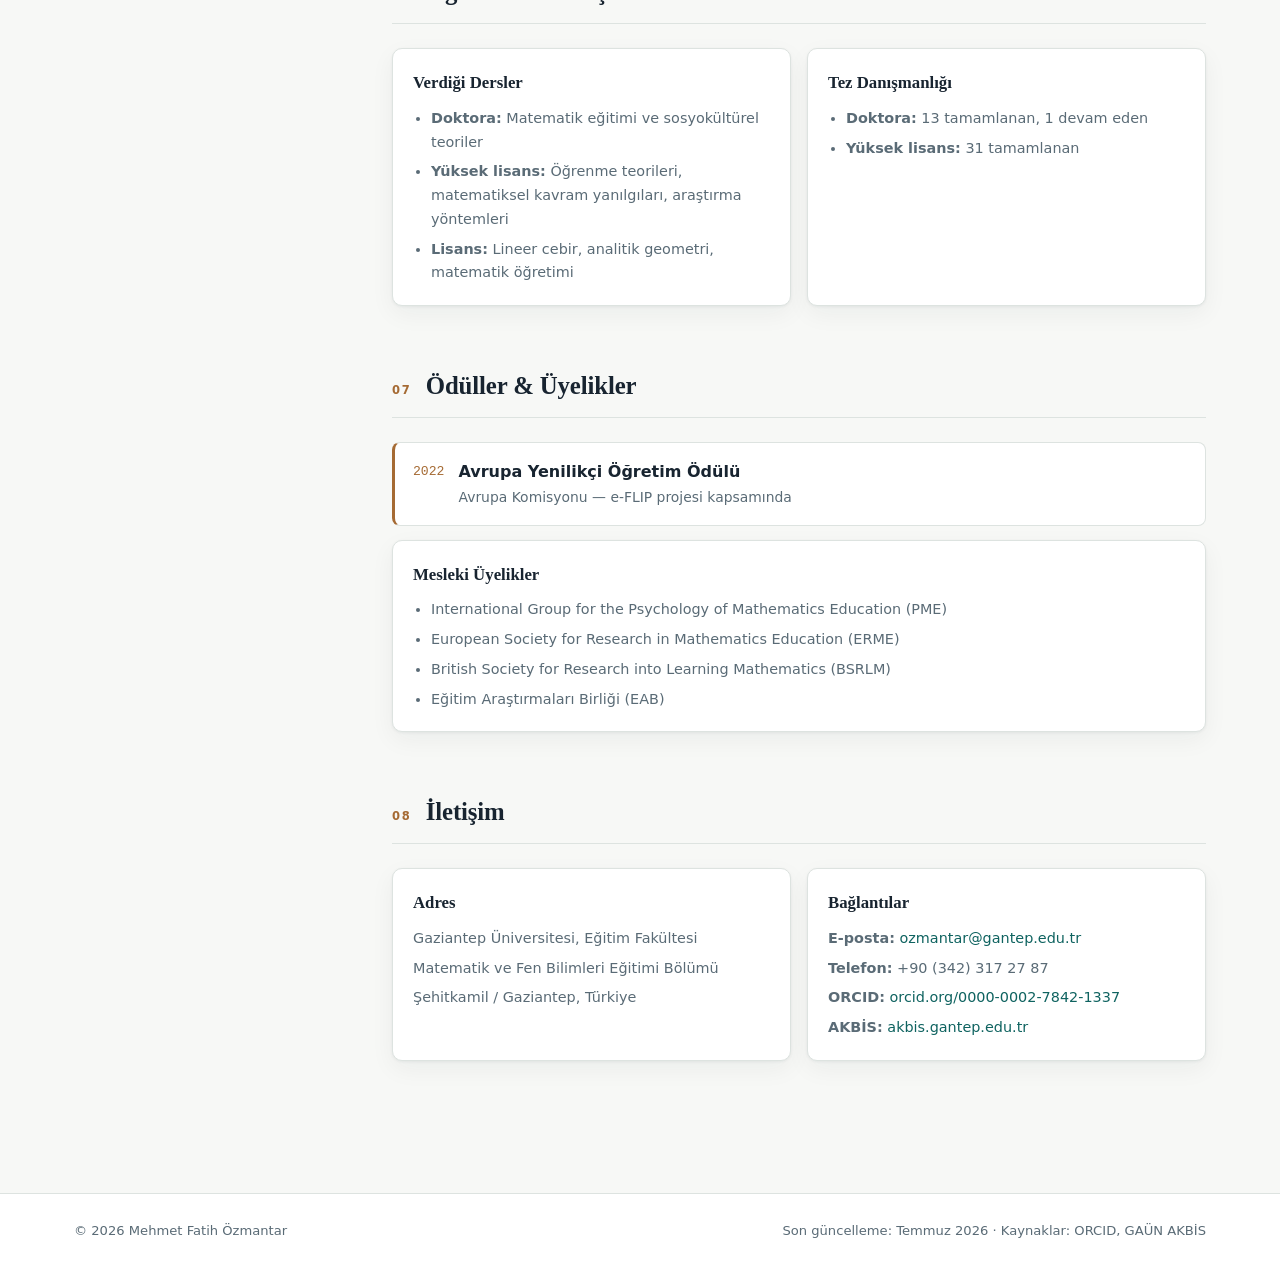
==== commit 5ec36d4d: "Hikayeler kendi vitrin sayfasina tasindi; ana sayfaya tanitim bandi eklendi Co-Authored-By: Claude F" ====
--- a/index.html
+++ b/index.html
@@ -275,6 +275,22 @@
   .award .t{font-weight:600}
   .award .s{font-size:.87rem;color:var(--muted)}
 
+  /* hikaye tanitim bandi */
+  .story-banner{border-bottom:1px solid var(--line);background:var(--accent-soft)}
+  .story-banner-in{
+    max-width:1180px;margin:0 auto;padding:28px 24px;
+    display:flex;align-items:center;justify-content:space-between;gap:28px;flex-wrap:wrap;
+  }
+  .story-banner-txt h2{font-size:1.45rem;margin:0 0 8px;letter-spacing:-.005em}
+  .story-banner-txt p{margin:0;color:var(--muted);font-size:.94rem;max-width:64ch}
+  .story-banner-btn{
+    flex:0 0 auto;display:inline-block;
+    background:var(--accent);color:#fff;font-weight:600;font-size:.95rem;
+    border-radius:8px;padding:12px 26px;box-shadow:var(--shadow);
+    transition:opacity .15s;
+  }
+  .story-banner-btn:hover{opacity:.9;text-decoration:none}
+
   /* hikaye kartlari */
   .story-grid{display:grid;grid-template-columns:repeat(auto-fill,minmax(240px,1fr));gap:16px}
   a.story-card{display:flex;flex-direction:column;gap:8px;border:1px solid var(--line);border-radius:10px;background:var(--surface);padding:18px;box-shadow:var(--shadow);color:var(--ink);transition:border-color .15s}
@@ -320,6 +336,17 @@
   </div>
 </header>
 
+<div class="story-banner">
+  <div class="story-banner-in">
+    <div class="story-banner-txt">
+      <p class="eyebrow" style="margin-bottom:6px"><span class="tr">Yeni · Büyüyen Koleksiyon</span><span class="en">New · Growing Collection</span></p>
+      <h2 class="serif"><span class="tr">Matematik Hikâyeleri</span><span class="en">Maths Stories</span></h2>
+      <p><span class="tr">Tarihî olaylara dayanan gerçek matematik hikâyeleri: Euler'in yedi köprüsü, Ramanujan'ın 1729'u, Cahit Arf'ın banknota uzanan ömrü… Her hikâyede yapay zekâ sohbet asistanı ve okuyucu tartışması.</span><span class="en">True stories of mathematics rooted in history: Euler's seven bridges, Ramanujan's 1729, Cahit Arf's journey to the banknote… Each with an AI chat assistant and reader discussion.</span></p>
+    </div>
+    <a class="story-banner-btn" href="hikayeler/index.html"><span class="tr">Hikâyeleri keşfet →</span><span class="en">Explore the stories →</span></a>
+  </div>
+</div>
+
 <div class="layout">
   <aside class="rail">
     <nav aria-label="Bölümler">
@@ -330,7 +357,7 @@
       <a href="#ozgecmis"><span class="tr">Özgeçmiş</span><span class="en">Curriculum Vitae</span></a>
       <a href="#ogretim"><span class="tr">Öğretim &amp; Danışmanlık</span><span class="en">Teaching &amp; Supervision</span></a>
       <a href="#oduller"><span class="tr">Ödüller &amp; Üyelikler</span><span class="en">Awards &amp; Memberships</span></a>
-      <a href="#hikayeler"><span class="tr">Matematik Hikâyeleri</span><span class="en">Maths Stories</span></a>
+      <a href="hikayeler/index.html" style="border-left-color:var(--copper);color:var(--copper);font-weight:600"><span class="tr">Matematik Hikâyeleri ↗</span><span class="en">Maths Stories ↗</span></a>
       <a href="#iletisim"><span class="tr">İletişim</span><span class="en">Contact</span></a>
     </nav>
     <div class="rail-box">
@@ -527,36 +554,8 @@
       </div>
     </section>
 
-    <section id="hikayeler">
-      <div class="sec-head"><span class="kicker">08</span><h2><span class="tr">Matematik Hikâyeleri</span><span class="en">Maths Stories</span></h2></div>
-      <p class="prose" style="color:var(--muted);font-size:.92rem;margin-bottom:24px">
-        <span class="tr">Tarihî olaylara dayanan gerçek matematik hikâyeleri. Her hikâyenin altında yapay zekâ destekli bir sohbet asistanı ve okuyucu tartışma alanı bulunur.</span>
-        <span class="en">True stories of mathematics rooted in historical events. Each story features an AI chat assistant and a reader discussion area.</span>
-      </p>
-      <div class="story-grid">
-        <a class="story-card" href="hikayeler/konigsberg-kopruleri.html">
-          <span class="era">1736 · Königsberg</span>
-          <span class="t"><span class="tr">Königsberg'in Yedi Köprüsü</span><span class="en">The Seven Bridges of Königsberg</span></span>
-          <span class="d"><span class="tr">Bir pazar yürüyüşü bilmecesi Euler'in elinde çizge kuramına dönüşüyor.</span><span class="en">A Sunday-stroll puzzle becomes graph theory in Euler's hands.</span></span>
-          <span class="go"><span class="tr">Hikâyeyi oku →</span><span class="en">Read the story →</span></span>
-        </a>
-        <a class="story-card" href="hikayeler/ramanujan-1729.html">
-          <span class="era">1913–1920 · Madras &amp; Cambridge</span>
-          <span class="t"><span class="tr">Ramanujan ve 1729</span><span class="en">Ramanujan and 1729</span></span>
-          <span class="d"><span class="tr">Liman kâtibinin mektubu, Hardy'nin taksisi ve "sıkıcı" olmayan bir sayı.</span><span class="en">A port clerk's letter, Hardy's taxi, and a number that was anything but dull.</span></span>
-          <span class="go"><span class="tr">Hikâyeyi oku →</span><span class="en">Read the story →</span></span>
-        </a>
-        <a class="story-card" href="hikayeler/cahit-arf.html">
-          <span class="era">1910–1997 · Selanik → Ankara</span>
-          <span class="t"><span class="tr">Cahit Arf: Banknottaki Matematikçi</span><span class="en">Cahit Arf: The Mathematician on the Banknote</span></span>
-          <span class="d"><span class="tr">Savaş göçüyle başlayıp 10 TL'nin arkasındaki formülle süren bir ömür.</span><span class="en">A life that began with wartime exile and lives on in the formula on the 10-lira note.</span></span>
-          <span class="go"><span class="tr">Hikâyeyi oku →</span><span class="en">Read the story →</span></span>
-        </a>
-      </div>
-    </section>
-
     <section id="iletisim">
-      <div class="sec-head"><span class="kicker">09</span><h2><span class="tr">İletişim</span><span class="en">Contact</span></h2></div>
+      <div class="sec-head"><span class="kicker">08</span><h2><span class="tr">İletişim</span><span class="en">Contact</span></h2></div>
       <div class="two-col">
         <div class="card">
           <h3><span class="tr">Adres</span><span class="en">Address</span></h3>
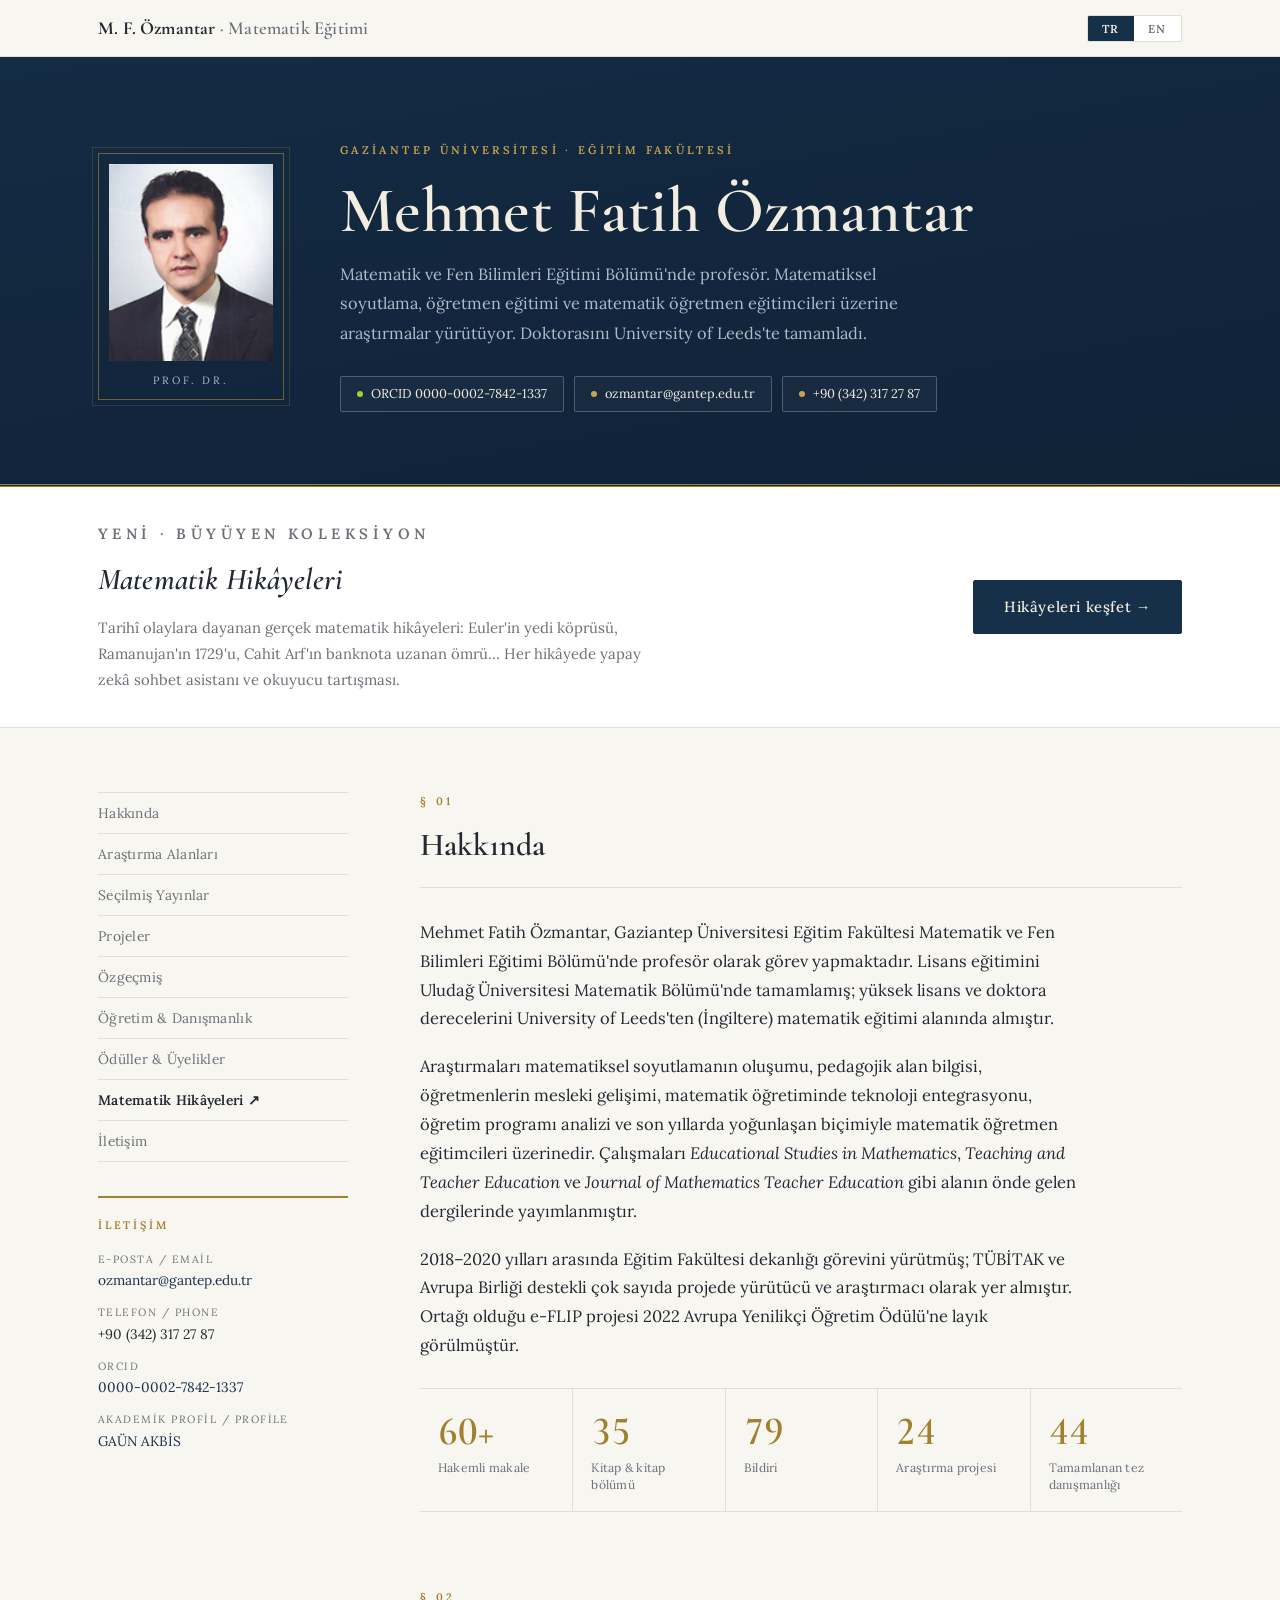
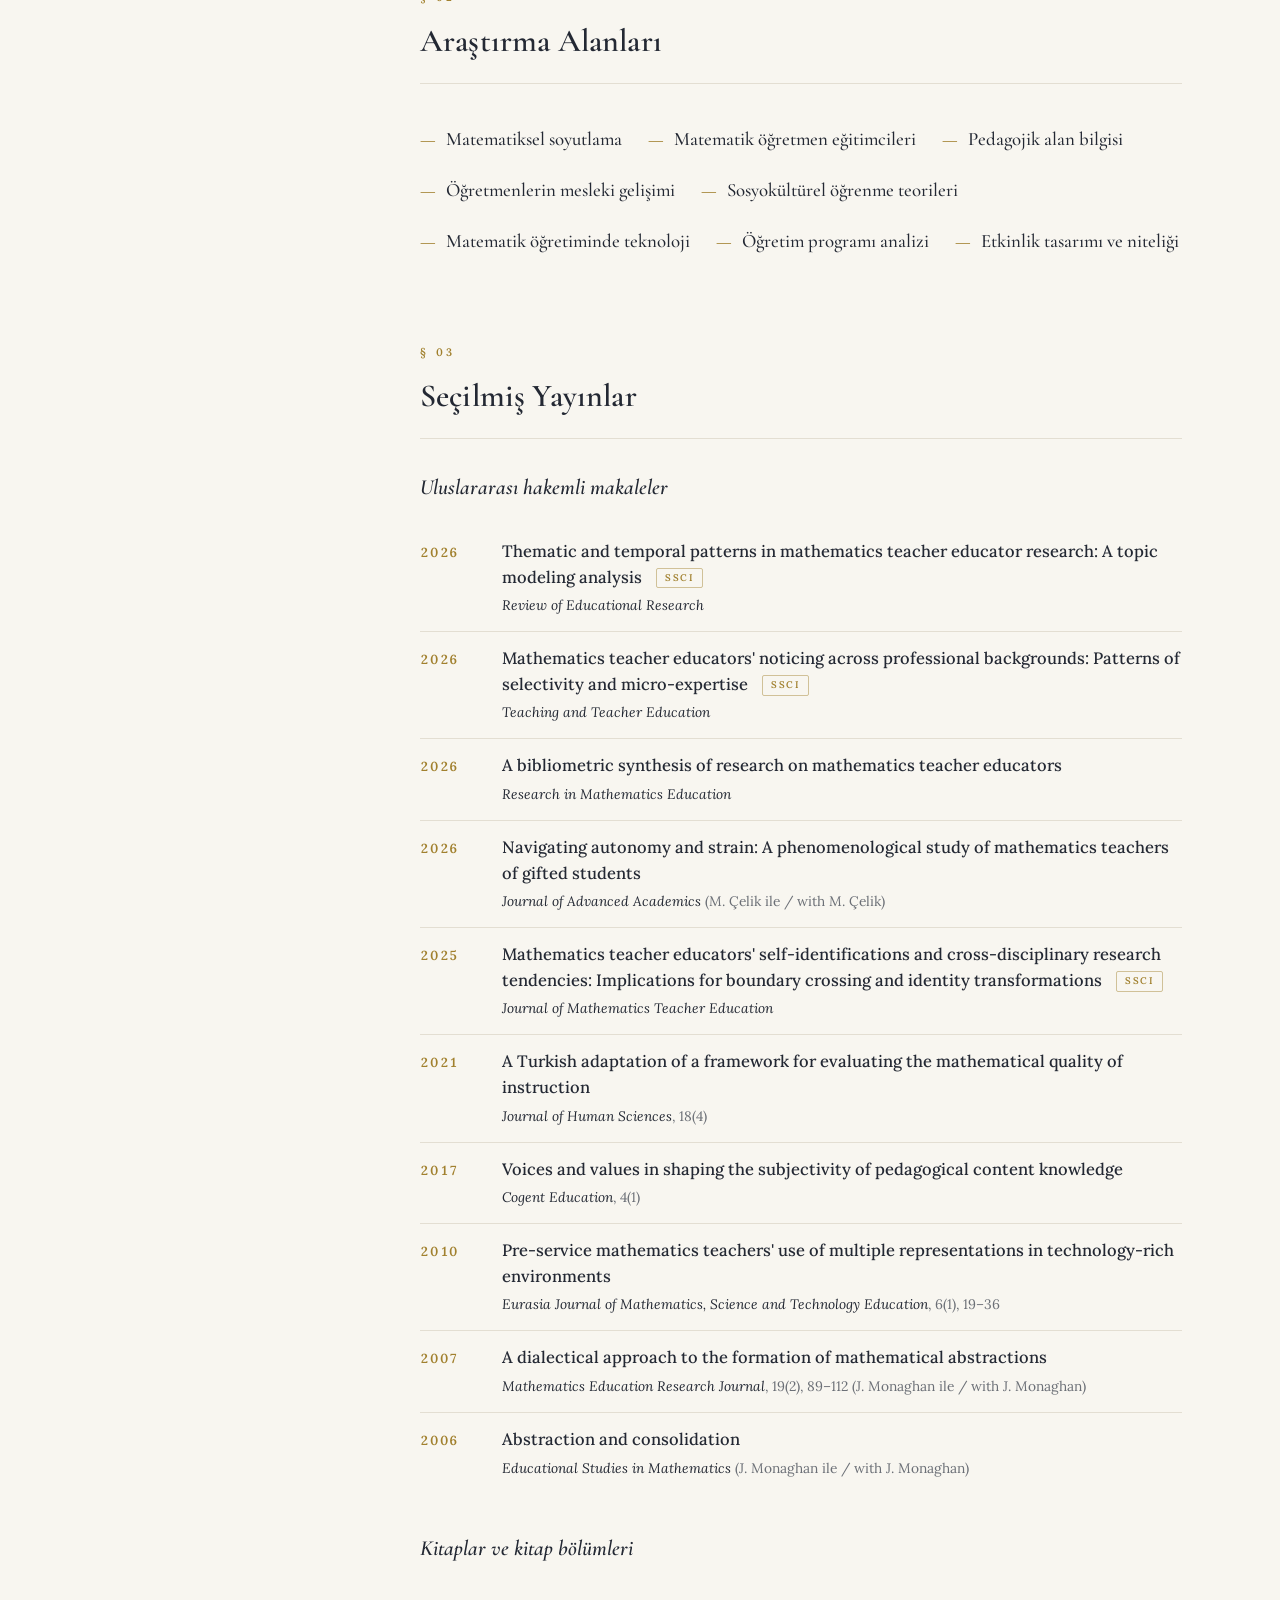
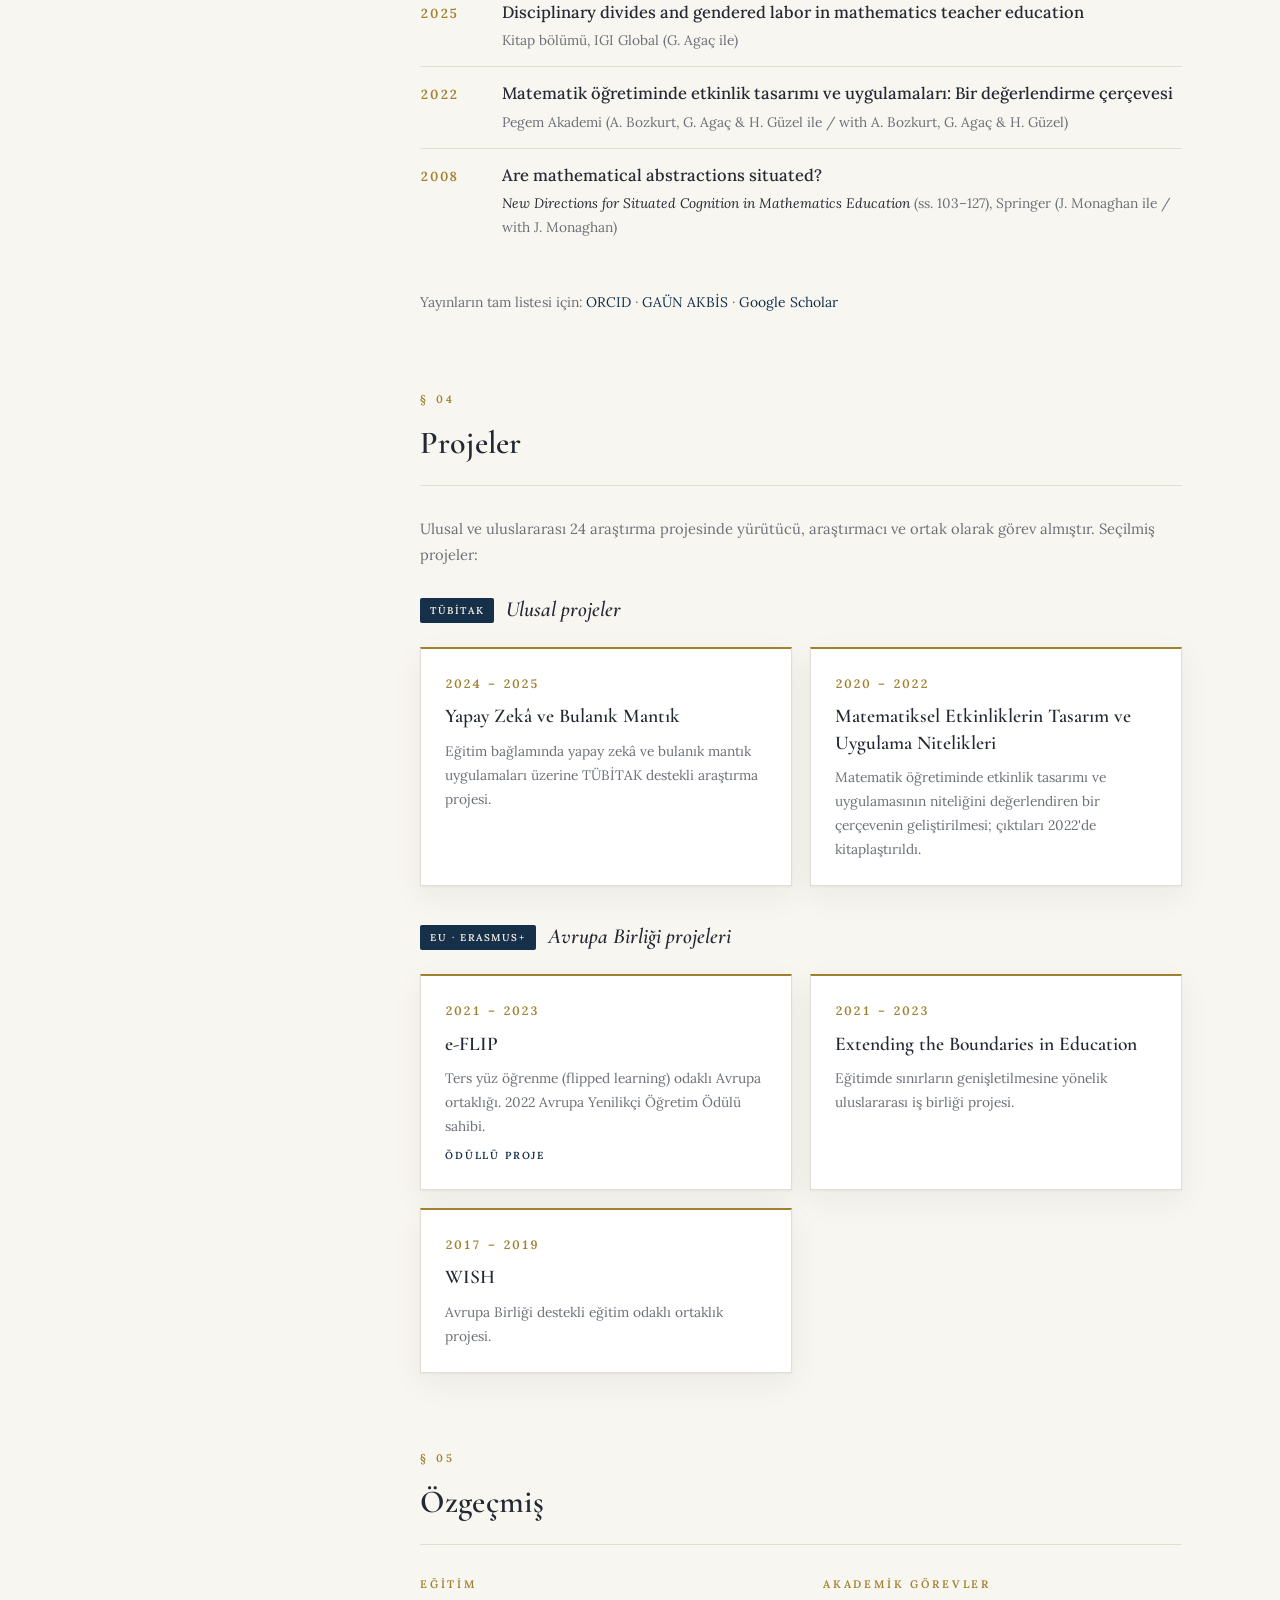
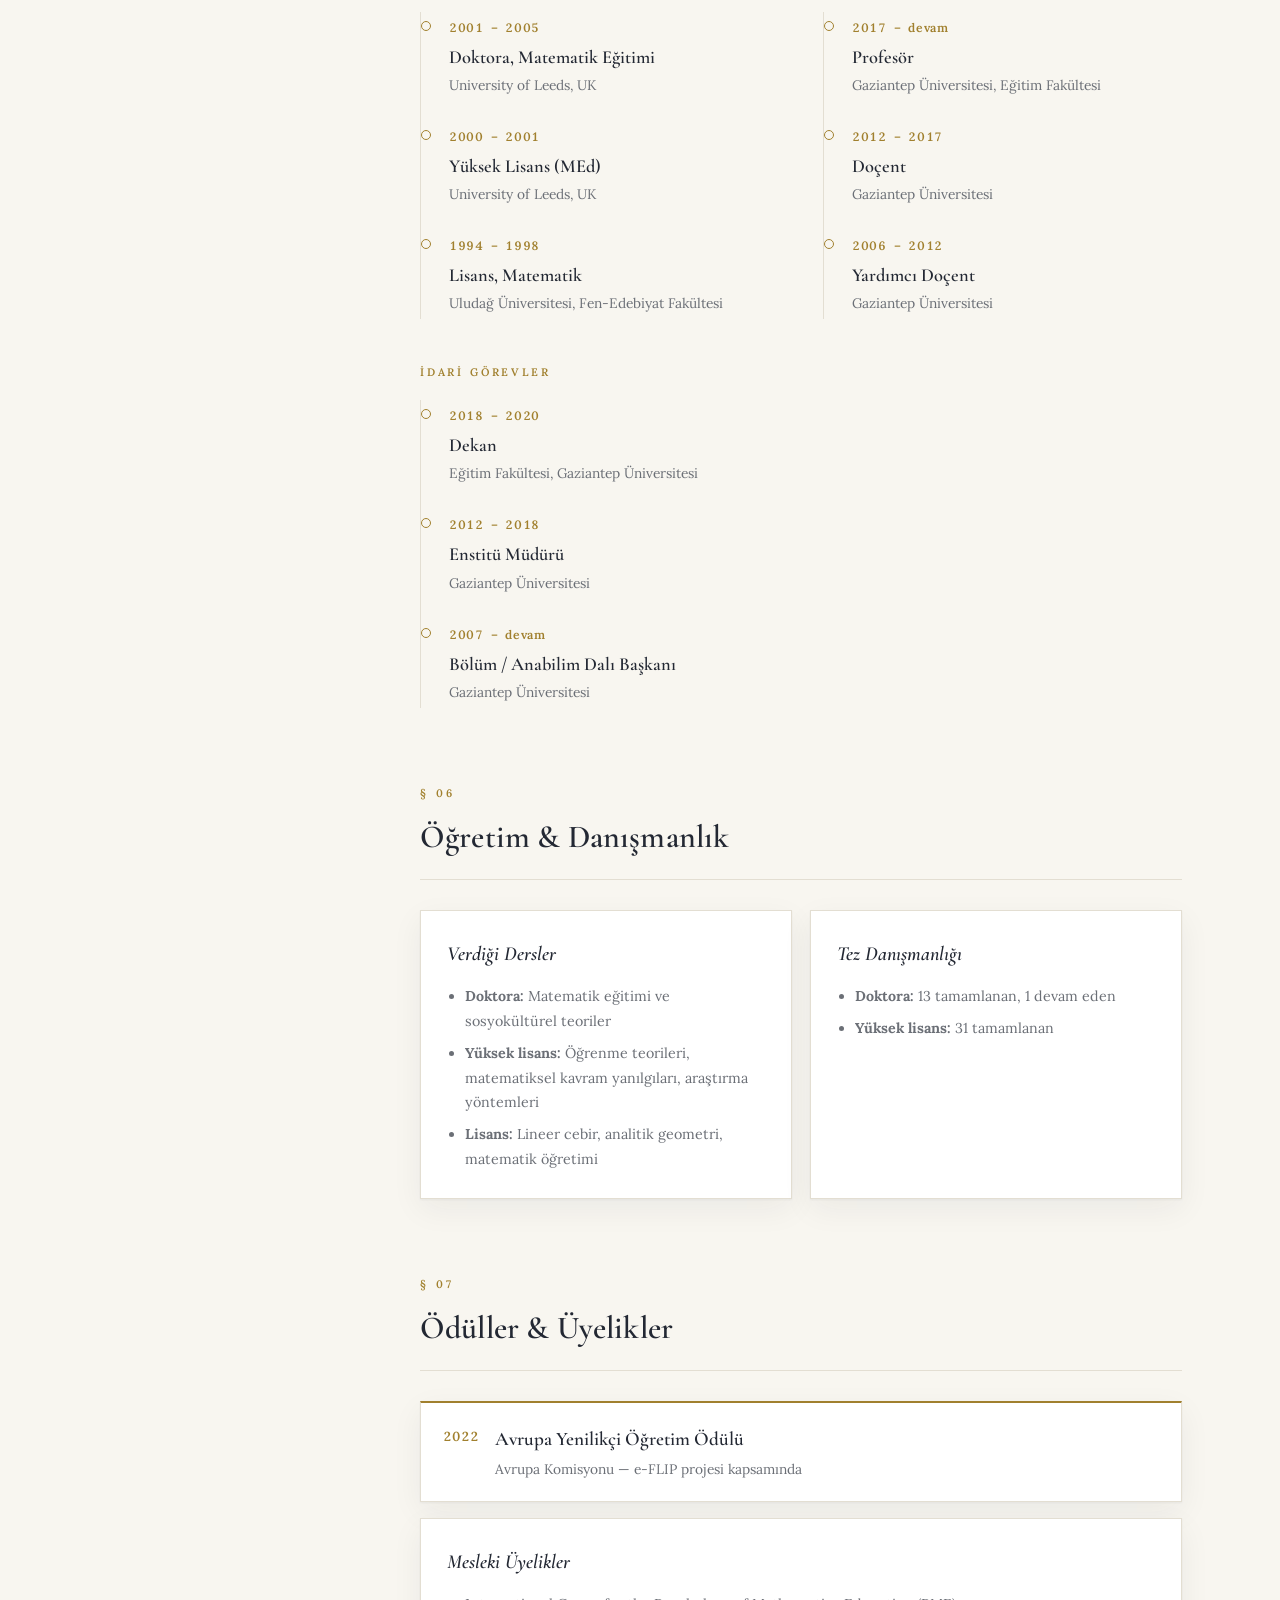
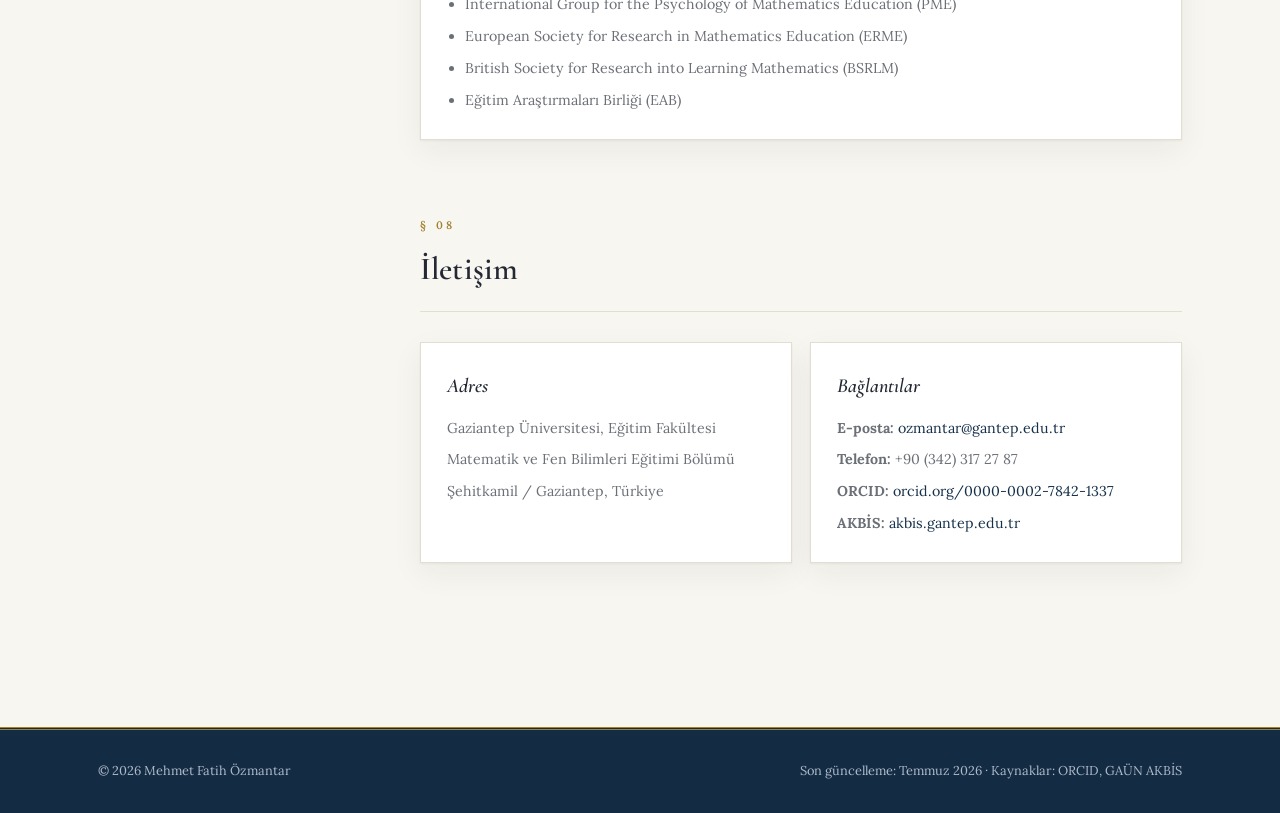
==== commit f4490371: "Yeni gorsel kimlik: lacivert-altin kitap estetigi, Cormorant Garamond + Lora tipografisi Co-Authored" ====
--- a/index.html
+++ b/index.html
@@ -3,56 +3,45 @@
 <meta charset="utf-8">
 <title>Prof. Dr. Mehmet Fatih Özmantar — Matematik Eğitimi</title>
 <meta name="viewport" content="width=device-width, initial-scale=1">
+<link rel="preconnect" href="https://fonts.googleapis.com">
+<link rel="preconnect" href="https://fonts.gstatic.com" crossorigin>
+<link href="https://fonts.googleapis.com/css2?family=Cormorant+Garamond:ital,wght@0,500;0,600;0,700;1,500;1,600&family=Lora:ital,wght@0,400;0,500;0,600;1,400;1,500&display=swap" rel="stylesheet">
 <style>
   :root{
-    --ground:#F7F8F6;
+    --ground:#F8F6F0;
     --surface:#FFFFFF;
-    --ink:#182430;
-    --muted:#5A6B76;
-    --line:#DDE3E0;
-    --accent:#0F6360;
-    --accent-soft:#0F636014;
-    --copper:#A56A33;
-    --grid-line:#0F63600F;
-    --shadow:0 1px 3px rgba(24,36,48,.06),0 8px 24px rgba(24,36,48,.05);
+    --ink:#232833;
+    --muted:#6B6F76;
+    --line:#E3DED2;
+    --accent:#16304A;
+    --accent-soft:#16304A0F;
+    --gold:#A1802E;
+    --gold-soft:#A1802E1C;
+    --hero-bg:#142B44;
+    --hero-bg2:#0F2236;
+    --hero-ink:#F2EDE0;
+    --hero-muted:#AEBBC9;
+    --shadow:0 1px 2px rgba(28,36,51,.05),0 10px 30px rgba(28,36,51,.06);
+    --display:'Cormorant Garamond',Palatino,'Palatino Linotype',Georgia,serif;
+    --body:'Lora',Georgia,'Times New Roman',serif;
   }
   @media (prefers-color-scheme: dark){
     :root{
-      --ground:#0F1518;
-      --surface:#161F23;
-      --ink:#E8ECEA;
-      --muted:#93A3A8;
-      --line:#26343A;
-      --accent:#4FB3AD;
-      --accent-soft:#4FB3AD1C;
-      --copper:#D19B62;
-      --grid-line:#4FB3AD12;
-      --shadow:0 1px 3px rgba(0,0,0,.35),0 8px 24px rgba(0,0,0,.3);
+      --ground:#10151D;
+      --surface:#171E29;
+      --ink:#E8E4D9;
+      --muted:#99A0AA;
+      --line:#2A3240;
+      --accent:#C8A54F;
+      --accent-soft:#C8A54F14;
+      --gold:#C8A54F;
+      --gold-soft:#C8A54F1F;
+      --hero-bg:#0F2236;
+      --hero-bg2:#0B1A2A;
+      --hero-ink:#F2EDE0;
+      --hero-muted:#9FAEBE;
+      --shadow:0 1px 2px rgba(0,0,0,.4),0 10px 30px rgba(0,0,0,.35);
     }
-  }
-  :root[data-theme="dark"]{
-    --ground:#0F1518;
-    --surface:#161F23;
-    --ink:#E8ECEA;
-    --muted:#93A3A8;
-    --line:#26343A;
-    --accent:#4FB3AD;
-    --accent-soft:#4FB3AD1C;
-    --copper:#D19B62;
-    --grid-line:#4FB3AD12;
-    --shadow:0 1px 3px rgba(0,0,0,.35),0 8px 24px rgba(0,0,0,.3);
-  }
-  :root[data-theme="light"]{
-    --ground:#F7F8F6;
-    --surface:#FFFFFF;
-    --ink:#182430;
-    --muted:#5A6B76;
-    --line:#DDE3E0;
-    --accent:#0F6360;
-    --accent-soft:#0F636014;
-    --copper:#A56A33;
-    --grid-line:#0F63600F;
-    --shadow:0 1px 3px rgba(24,36,48,.06),0 8px 24px rgba(24,36,48,.05);
   }
 
   *{box-sizing:border-box}
@@ -65,243 +54,255 @@
     margin:0;
     background:var(--ground);
     color:var(--ink);
-    font-family:'Avenir Next','Segoe UI',system-ui,-apple-system,sans-serif;
-    font-size:16px;
-    line-height:1.65;
-  }
-  .serif{font-family:Palatino,'Palatino Linotype','Book Antiqua',Georgia,serif}
-  .mono{font-family:ui-monospace,'SF Mono',Menlo,Consolas,monospace}
+    font-family:var(--body);
+    font-size:16.5px;
+    line-height:1.75;
+  }
+  .serif{font-family:var(--display)}
+  .mono{font-variant-numeric:tabular-nums lining-nums}
 
   html[data-lang="en"] .tr{display:none !important}
   html[data-lang="tr"] .en{display:none !important}
 
   a{color:var(--accent);text-decoration:none}
-  a:hover{text-decoration:underline}
-  a:focus-visible,button:focus-visible{outline:2px solid var(--accent);outline-offset:2px;border-radius:2px}
-
-  /* ---------- top bar ---------- */
+  a:hover{text-decoration:underline;text-underline-offset:3px}
+  a:focus-visible,button:focus-visible{outline:2px solid var(--gold);outline-offset:2px}
+
+  /* ---------- ust bar ---------- */
   .topbar{
     position:sticky;top:0;z-index:50;
-    background:color-mix(in srgb,var(--ground) 88%, transparent);
-    backdrop-filter:blur(10px);
+    background:color-mix(in srgb,var(--ground) 92%, transparent);
+    backdrop-filter:blur(12px);
     border-bottom:1px solid var(--line);
   }
   .topbar-in{
-    max-width:1180px;margin:0 auto;padding:10px 24px;
+    max-width:1140px;margin:0 auto;padding:12px 28px;
     display:flex;align-items:center;justify-content:space-between;gap:16px;
   }
-  .wordmark{font-family:Palatino,'Palatino Linotype','Book Antiqua',Georgia,serif;font-size:1.02rem;letter-spacing:.01em}
+  .wordmark{font-family:var(--display);font-size:1.15rem;font-weight:600;letter-spacing:.01em}
   .wordmark b{font-weight:700}
-  .lang-toggle{display:flex;border:1px solid var(--line);border-radius:999px;overflow:hidden;background:var(--surface)}
+  .lang-toggle{display:flex;border:1px solid var(--line);border-radius:2px;overflow:hidden;background:var(--surface)}
   .lang-toggle button{
     border:0;background:transparent;color:var(--muted);
-    font:inherit;font-size:.78rem;font-weight:600;letter-spacing:.08em;
-    padding:4px 14px;cursor:pointer;
-  }
-  .lang-toggle button[aria-pressed="true"]{background:var(--accent);color:#fff}
-
-  /* ---------- hero band with graph-paper motif ---------- */
+    font-family:var(--body);font-size:.72rem;font-weight:600;letter-spacing:.14em;
+    padding:5px 14px;cursor:pointer;
+  }
+  .lang-toggle button[aria-pressed="true"]{background:var(--accent);color:var(--hero-ink)}
+
+  /* ---------- acilis: koyu lacivert ---------- */
   .hero{
-    border-bottom:1px solid var(--line);
-    background:
-      linear-gradient(color-mix(in srgb,var(--ground) 55%, transparent), var(--ground) 92%),
-      repeating-linear-gradient(0deg, var(--grid-line) 0 1px, transparent 1px 26px),
-      repeating-linear-gradient(90deg, var(--grid-line) 0 1px, transparent 1px 26px),
-      var(--ground);
+    background:linear-gradient(170deg, var(--hero-bg) 0%, var(--hero-bg2) 100%);
+    border-bottom:3px double var(--gold);
+    color:var(--hero-ink);
   }
   .hero-in{
-    max-width:1180px;margin:0 auto;padding:64px 24px 52px;
-    display:flex;gap:44px;align-items:center;flex-wrap:wrap;
+    max-width:1140px;margin:0 auto;padding:84px 28px 72px;
+    display:flex;gap:56px;align-items:center;flex-wrap:wrap;
   }
   .portrait{
-    flex:0 0 auto;width:172px;
-    border-radius:6px;overflow:hidden;
-    box-shadow:var(--shadow);
-    border:1px solid var(--line);
-    background:var(--surface);
-    padding:8px 8px 10px;
-  }
-  .portrait img{display:block;width:100%;border-radius:3px;filter:saturate(.92) contrast(1.02)}
+    flex:0 0 auto;width:186px;margin:0;
+    padding:10px;
+    border:1px solid color-mix(in srgb,var(--gold) 65%, transparent);
+    outline:1px solid color-mix(in srgb,var(--gold) 25%, transparent);
+    outline-offset:5px;
+    background:transparent;
+  }
+  .portrait img{display:block;width:100%;filter:saturate(.85) contrast(1.04)}
   .portrait figcaption{
-    text-align:center;font-size:.68rem;letter-spacing:.12em;text-transform:uppercase;
-    color:var(--muted);padding-top:7px;
-  }
-  .hero-txt{flex:1 1 420px;min-width:280px}
+    text-align:center;font-size:.66rem;letter-spacing:.28em;text-transform:uppercase;
+    color:var(--hero-muted);padding-top:10px;
+  }
+  .hero-txt{flex:1 1 440px;min-width:280px}
   .eyebrow{
-    font-size:.72rem;font-weight:700;letter-spacing:.18em;text-transform:uppercase;
-    color:var(--copper);margin:0 0 10px;
-  }
+    font-family:var(--body);
+    font-size:.7rem;font-weight:600;letter-spacing:.3em;text-transform:uppercase;
+    color:var(--gold);margin:0 0 16px;
+  }
+  .hero .eyebrow{color:#C9A44C}
   h1{
-    font-family:Palatino,'Palatino Linotype','Book Antiqua',Georgia,serif;
-    font-size:clamp(2rem,4.6vw,3.1rem);font-weight:700;
-    line-height:1.08;margin:0 0 12px;text-wrap:balance;letter-spacing:-.01em;
-  }
-  .hero-sub{font-size:1.05rem;color:var(--muted);max-width:56ch;margin:0 0 20px}
+    font-family:var(--display);
+    font-size:clamp(2.6rem,5.6vw,4rem);font-weight:600;
+    line-height:1.05;margin:0 0 16px;text-wrap:balance;letter-spacing:.005em;
+  }
+  .hero-sub{
+    font-size:1.02rem;color:var(--hero-muted);max-width:58ch;margin:0 0 28px;
+    font-weight:400;line-height:1.8;
+  }
   .hero-ids{display:flex;flex-wrap:wrap;gap:10px;align-items:center}
   .idchip{
-    display:inline-flex;align-items:center;gap:7px;
-    border:1px solid var(--line);background:var(--surface);
-    border-radius:999px;padding:5px 14px;font-size:.82rem;color:var(--ink);
-  }
-  .idchip .dot{width:8px;height:8px;border-radius:50%;background:var(--accent);flex:0 0 auto}
+    display:inline-flex;align-items:center;gap:8px;
+    border:1px solid color-mix(in srgb,var(--hero-muted) 35%, transparent);
+    border-radius:2px;padding:6px 16px;font-size:.8rem;color:var(--hero-ink);
+    background:rgba(255,255,255,.03);
+  }
+  .idchip:hover{border-color:#C9A44C;text-decoration:none}
+  .idchip .dot{width:6px;height:6px;border-radius:50%;background:#C9A44C;flex:0 0 auto}
   .idchip.orcid .dot{background:#A6CE39}
 
-  /* ---------- layout ---------- */
+  /* ---------- hikaye tanitim bandi ---------- */
+  .story-banner{border-bottom:1px solid var(--line);background:var(--surface)}
+  .story-banner-in{
+    max-width:1140px;margin:0 auto;padding:34px 28px;
+    display:flex;align-items:center;justify-content:space-between;gap:32px;flex-wrap:wrap;
+  }
+  .story-banner-txt h2{
+    font-family:var(--display);font-style:italic;font-weight:600;
+    font-size:1.9rem;margin:0 0 8px;letter-spacing:.005em;
+  }
+  .story-banner-txt p{margin:0;color:var(--muted);font-size:.93rem;max-width:64ch}
+  .story-banner-txt .eyebrow{margin-bottom:8px}
+  .story-banner-btn{
+    flex:0 0 auto;display:inline-block;
+    background:var(--accent);color:var(--hero-ink);font-weight:500;font-size:.92rem;
+    border:1px solid var(--accent);border-radius:2px;padding:13px 30px;
+    letter-spacing:.04em;transition:background .2s,color .2s;
+  }
+  .story-banner-btn:hover{background:transparent;color:var(--accent);text-decoration:none}
+
+  /* ---------- yerlesim ---------- */
   .layout{
-    max-width:1180px;margin:0 auto;padding:48px 24px 72px;
-    display:grid;grid-template-columns:262px minmax(0,1fr);gap:56px;
+    max-width:1140px;margin:0 auto;padding:64px 28px 88px;
+    display:grid;grid-template-columns:250px minmax(0,1fr);gap:72px;
   }
   @media (max-width:900px){
-    .layout{grid-template-columns:1fr;gap:36px;padding-top:32px}
+    .layout{grid-template-columns:1fr;gap:40px;padding-top:40px}
     .rail{position:static}
   }
-  .rail{position:sticky;top:64px;align-self:start;display:flex;flex-direction:column;gap:26px}
-  .rail nav{display:flex;flex-direction:column;gap:2px}
+  .rail{position:sticky;top:76px;align-self:start;display:flex;flex-direction:column;gap:34px}
+  .rail nav{display:flex;flex-direction:column}
   .rail nav a{
-    color:var(--muted);font-size:.9rem;padding:7px 12px;border-left:2px solid var(--line);
-    transition:color .15s,border-color .15s,background .15s;
-  }
-  .rail nav a:hover{color:var(--accent);border-left-color:var(--accent);background:var(--accent-soft);text-decoration:none}
-  .rail-box{border:1px solid var(--line);border-radius:10px;background:var(--surface);padding:18px 18px 16px;box-shadow:var(--shadow)}
+    color:var(--muted);font-size:.86rem;padding:8px 0;
+    border-bottom:1px solid var(--line);
+    letter-spacing:.02em;
+    transition:color .15s,padding-left .15s;
+  }
+  .rail nav a:first-child{border-top:1px solid var(--line)}
+  .rail nav a:hover{color:var(--gold);padding-left:6px;text-decoration:none}
+  .rail-box{border-top:2px solid var(--gold);padding:18px 0 0}
   .rail-box h3{
-    margin:0 0 10px;font-size:.72rem;font-weight:700;letter-spacing:.16em;text-transform:uppercase;color:var(--copper);
-  }
-  .contact-list{list-style:none;margin:0;padding:0;display:flex;flex-direction:column;gap:9px;font-size:.88rem}
-  .contact-list .lbl{display:block;font-size:.68rem;letter-spacing:.1em;text-transform:uppercase;color:var(--muted)}
+    margin:0 0 14px;font-size:.68rem;font-weight:600;letter-spacing:.26em;text-transform:uppercase;color:var(--gold);
+  }
+  .contact-list{list-style:none;margin:0;padding:0;display:flex;flex-direction:column;gap:11px;font-size:.86rem}
+  .contact-list .lbl{display:block;font-size:.66rem;letter-spacing:.14em;text-transform:uppercase;color:var(--muted)}
   .contact-list a{word-break:break-all}
 
   main{min-width:0}
-  section{margin:0 0 60px;scroll-margin-top:76px}
-  .sec-head{display:flex;align-items:baseline;gap:14px;border-bottom:1px solid var(--line);padding-bottom:10px;margin-bottom:24px}
+  section{margin:0 0 76px;scroll-margin-top:84px}
+  .sec-head{display:flex;flex-direction:column;gap:6px;border-bottom:1px solid var(--line);padding-bottom:14px;margin-bottom:30px}
+  .sec-head .kicker{
+    font-size:.68rem;font-weight:600;letter-spacing:.3em;text-transform:uppercase;color:var(--gold);
+    order:-1;
+  }
+  .sec-head .kicker::before{content:"§ "}
   .sec-head h2{
-    font-family:Palatino,'Palatino Linotype','Book Antiqua',Georgia,serif;
-    font-size:1.55rem;font-weight:700;margin:0;letter-spacing:-.005em;text-wrap:balance;
-  }
-  .sec-head .kicker{font-size:.72rem;font-weight:700;letter-spacing:.16em;text-transform:uppercase;color:var(--copper)}
-  .prose p{margin:0 0 1em;max-width:68ch}
+    font-family:var(--display);
+    font-size:2rem;font-weight:600;margin:0;letter-spacing:.005em;text-wrap:balance;
+  }
+  .prose p{margin:0 0 1.15em;max-width:66ch}
   .prose p:last-child{margin-bottom:0}
 
-  /* stats */
-  .stats{display:grid;grid-template-columns:repeat(auto-fit,minmax(128px,1fr));gap:1px;background:var(--line);border:1px solid var(--line);border-radius:10px;overflow:hidden}
-  .stat{background:var(--surface);padding:18px 16px 14px}
+  /* rakamlar */
+  .stats{display:grid;grid-template-columns:repeat(auto-fit,minmax(125px,1fr));gap:0;border-top:1px solid var(--line);border-bottom:1px solid var(--line)}
+  .stat{padding:22px 18px 18px;border-left:1px solid var(--line)}
+  .stat:first-child{border-left:0}
+  @media (max-width:700px){ .stat{border-left:0;border-top:1px solid var(--line)} .stat:first-child{border-top:0} }
   .stat .n{
-    font-family:Palatino,'Palatino Linotype','Book Antiqua',Georgia,serif;
-    font-size:1.9rem;font-weight:700;color:var(--accent);
-    font-variant-numeric:tabular-nums;line-height:1;
-  }
-  .stat .t{font-size:.78rem;color:var(--muted);margin-top:6px;line-height:1.35}
-
-  /* research chips */
-  .chips{display:flex;flex-wrap:wrap;gap:10px;margin:0;padding:0;list-style:none}
+    font-family:var(--display);
+    font-size:2.5rem;font-weight:600;color:var(--gold);
+    font-variant-numeric:tabular-nums lining-nums;line-height:1;
+  }
+  .stat .t{font-size:.76rem;color:var(--muted);margin-top:8px;line-height:1.4;letter-spacing:.02em}
+
+  /* arastirma alanlari */
+  .chips{display:flex;flex-wrap:wrap;gap:0 26px;margin:0;padding:0;list-style:none}
   .chips li{
-    border:1px solid var(--line);background:var(--surface);border-radius:999px;
-    padding:7px 16px;font-size:.88rem;
-  }
-  .chips li::before{content:"";display:inline-block;width:7px;height:7px;border-radius:50%;background:var(--accent);margin-right:9px;vertical-align:1px}
-
-  /* publications */
-  .pub-group{margin-bottom:30px}
+    font-family:var(--display);font-size:1.18rem;font-weight:500;
+    padding:9px 0;
+  }
+  .chips li::before{content:"—";color:var(--gold);margin-right:10px}
+
+  /* yayinlar */
+  .pub-group{margin-bottom:36px}
   .pub-group h3{
-    font-family:Palatino,'Palatino Linotype','Book Antiqua',Georgia,serif;
-    font-size:1.12rem;margin:0 0 14px;
+    font-family:var(--display);font-style:italic;
+    font-size:1.35rem;font-weight:600;margin:0 0 18px;
   }
   .pub{
-    display:grid;grid-template-columns:58px minmax(0,1fr);gap:16px;
-    padding:13px 0;border-bottom:1px dashed var(--line);
+    display:grid;grid-template-columns:64px minmax(0,1fr);gap:18px;
+    padding:14px 0;border-bottom:1px solid var(--line);
   }
   .pub:last-child{border-bottom:0}
   .pub .yr{
-    font-family:ui-monospace,'SF Mono',Menlo,Consolas,monospace;
-    font-size:.85rem;color:var(--copper);font-variant-numeric:tabular-nums;padding-top:2px;
-  }
-  .pub .ttl{font-weight:600;line-height:1.45}
-  .pub .src{font-size:.87rem;color:var(--muted);margin-top:2px}
+    font-size:.82rem;color:var(--gold);font-weight:600;
+    font-variant-numeric:tabular-nums lining-nums;padding-top:3px;letter-spacing:.06em;
+  }
+  .pub .ttl{font-weight:500;line-height:1.55}
+  .pub .src{font-size:.86rem;color:var(--muted);margin-top:3px}
   .pub .src i{color:var(--ink)}
   .tag{
-    display:inline-block;font-size:.66rem;font-weight:700;letter-spacing:.1em;text-transform:uppercase;
-    color:var(--accent);background:var(--accent-soft);border-radius:4px;padding:2px 8px;margin-left:8px;vertical-align:2px;
-  }
-
-  /* projects */
-  .proj-funder{margin-bottom:26px}
+    display:inline-block;font-size:.6rem;font-weight:600;letter-spacing:.16em;text-transform:uppercase;
+    color:var(--gold);border:1px solid color-mix(in srgb,var(--gold) 45%, transparent);
+    border-radius:2px;padding:2px 8px;margin-left:10px;vertical-align:2px;
+  }
+
+  /* projeler */
+  .proj-funder{margin-bottom:32px}
   .proj-funder h3{
-    display:flex;align-items:center;gap:10px;
-    font-family:Palatino,'Palatino Linotype','Book Antiqua',Georgia,serif;font-size:1.12rem;margin:0 0 14px;
+    display:flex;align-items:center;gap:12px;
+    font-family:var(--display);font-style:italic;font-size:1.35rem;font-weight:600;margin:0 0 18px;
   }
   .funder-badge{
-    font-family:ui-monospace,'SF Mono',Menlo,Consolas,monospace;
-    font-size:.68rem;font-weight:700;letter-spacing:.08em;
-    color:#fff;background:var(--accent);border-radius:4px;padding:3px 8px;
-  }
-  .proj-grid{display:grid;grid-template-columns:repeat(auto-fill,minmax(270px,1fr));gap:16px}
+    font-family:var(--body);font-style:normal;
+    font-size:.62rem;font-weight:600;letter-spacing:.16em;
+    color:var(--hero-ink);background:var(--accent);border-radius:2px;padding:4px 10px;
+  }
+  .proj-grid{display:grid;grid-template-columns:repeat(auto-fill,minmax(270px,1fr));gap:18px}
   .proj{
-    border:1px solid var(--line);border-radius:10px;background:var(--surface);
-    padding:18px;box-shadow:var(--shadow);display:flex;flex-direction:column;gap:8px;
-  }
-  .proj .range{font-family:ui-monospace,'SF Mono',Menlo,Consolas,monospace;font-size:.78rem;color:var(--copper);font-variant-numeric:tabular-nums}
-  .proj .name{font-weight:600;line-height:1.4}
-  .proj .desc{font-size:.87rem;color:var(--muted)}
-  .proj .role{font-size:.72rem;letter-spacing:.1em;text-transform:uppercase;color:var(--accent);font-weight:700}
-
-  /* timeline */
-  .timeline{list-style:none;margin:0;padding:0 0 0 4px;border-left:2px solid var(--line)}
-  .timeline li{position:relative;padding:0 0 22px 24px}
+    border:1px solid var(--line);background:var(--surface);
+    padding:24px;box-shadow:var(--shadow);display:flex;flex-direction:column;gap:9px;
+    border-top:2px solid var(--gold);
+  }
+  .proj .range{font-size:.76rem;color:var(--gold);font-weight:600;letter-spacing:.08em;font-variant-numeric:tabular-nums}
+  .proj .name{font-family:var(--display);font-size:1.22rem;font-weight:600;line-height:1.35}
+  .proj .desc{font-size:.86rem;color:var(--muted)}
+  .proj .role{font-size:.64rem;letter-spacing:.18em;text-transform:uppercase;color:var(--accent);font-weight:600}
+
+  /* ozgecmis zaman cizelgesi */
+  .timeline{list-style:none;margin:0;padding:0 0 0 4px;border-left:1px solid var(--line)}
+  .timeline li{position:relative;padding:0 0 24px 24px}
   .timeline li:last-child{padding-bottom:4px}
   .timeline li::before{
-    content:"";position:absolute;left:-6px;top:7px;width:10px;height:10px;border-radius:50%;
-    background:var(--accent);border:2px solid var(--ground);
-  }
-  .timeline .range{font-family:ui-monospace,'SF Mono',Menlo,Consolas,monospace;font-size:.78rem;color:var(--copper);font-variant-numeric:tabular-nums}
-  .timeline .what{font-weight:600}
-  .timeline .where{font-size:.88rem;color:var(--muted)}
-  .cv-cols{display:grid;grid-template-columns:repeat(auto-fit,minmax(260px,1fr));gap:36px}
+    content:"";position:absolute;left:-4.5px;top:9px;width:8px;height:8px;border-radius:50%;
+    background:var(--ground);border:1.5px solid var(--gold);
+  }
+  .timeline .range{font-size:.76rem;color:var(--gold);font-weight:600;letter-spacing:.06em;font-variant-numeric:tabular-nums}
+  .timeline .what{font-family:var(--display);font-size:1.15rem;font-weight:600}
+  .timeline .where{font-size:.86rem;color:var(--muted)}
+  .cv-cols{display:grid;grid-template-columns:repeat(auto-fit,minmax(250px,1fr));gap:44px}
   .cv-cols h3{
-    font-size:.72rem;font-weight:700;letter-spacing:.16em;text-transform:uppercase;color:var(--copper);margin:0 0 16px;
-  }
-
-  /* teaching + awards */
-  .two-col{display:grid;grid-template-columns:repeat(auto-fit,minmax(280px,1fr));gap:16px}
-  .card{border:1px solid var(--line);border-radius:10px;background:var(--surface);padding:20px;box-shadow:var(--shadow)}
+    font-size:.68rem;font-weight:600;letter-spacing:.26em;text-transform:uppercase;color:var(--gold);margin:0 0 18px;
+  }
+
+  /* ogretim + oduller */
+  .two-col{display:grid;grid-template-columns:repeat(auto-fit,minmax(280px,1fr));gap:18px}
+  .card{border:1px solid var(--line);background:var(--surface);padding:26px;box-shadow:var(--shadow)}
   .card h3{
-    font-family:Palatino,'Palatino Linotype','Book Antiqua',Georgia,serif;
-    font-size:1.05rem;margin:0 0 10px;
-  }
-  .card ul{margin:0;padding-left:18px;font-size:.9rem;color:var(--muted);display:flex;flex-direction:column;gap:6px}
+    font-family:var(--display);font-style:italic;
+    font-size:1.25rem;font-weight:600;margin:0 0 12px;
+  }
+  .card ul{margin:0;padding-left:18px;font-size:.89rem;color:var(--muted);display:flex;flex-direction:column;gap:7px}
   .award{
-    display:flex;gap:14px;align-items:flex-start;border:1px solid var(--line);
-    border-left:3px solid var(--copper);border-radius:8px;background:var(--surface);padding:16px 18px;margin-bottom:14px;
-  }
-  .award .yr{font-family:ui-monospace,'SF Mono',Menlo,Consolas,monospace;font-size:.82rem;color:var(--copper);padding-top:2px;font-variant-numeric:tabular-nums}
-  .award .t{font-weight:600}
-  .award .s{font-size:.87rem;color:var(--muted)}
-
-  /* hikaye tanitim bandi */
-  .story-banner{border-bottom:1px solid var(--line);background:var(--accent-soft)}
-  .story-banner-in{
-    max-width:1180px;margin:0 auto;padding:28px 24px;
-    display:flex;align-items:center;justify-content:space-between;gap:28px;flex-wrap:wrap;
-  }
-  .story-banner-txt h2{font-size:1.45rem;margin:0 0 8px;letter-spacing:-.005em}
-  .story-banner-txt p{margin:0;color:var(--muted);font-size:.94rem;max-width:64ch}
-  .story-banner-btn{
-    flex:0 0 auto;display:inline-block;
-    background:var(--accent);color:#fff;font-weight:600;font-size:.95rem;
-    border-radius:8px;padding:12px 26px;box-shadow:var(--shadow);
-    transition:opacity .15s;
-  }
-  .story-banner-btn:hover{opacity:.9;text-decoration:none}
-
-  /* hikaye kartlari */
-  .story-grid{display:grid;grid-template-columns:repeat(auto-fill,minmax(240px,1fr));gap:16px}
-  a.story-card{display:flex;flex-direction:column;gap:8px;border:1px solid var(--line);border-radius:10px;background:var(--surface);padding:18px;box-shadow:var(--shadow);color:var(--ink);transition:border-color .15s}
-  a.story-card:hover{text-decoration:none;border-color:var(--accent)}
-  .story-card .era{font-family:ui-monospace,'SF Mono',Menlo,Consolas,monospace;font-size:.78rem;color:var(--copper);font-variant-numeric:tabular-nums}
-  .story-card .t{font-family:Palatino,'Palatino Linotype','Book Antiqua',Georgia,serif;font-weight:700;font-size:1.05rem;line-height:1.3}
-  .story-card .d{font-size:.87rem;color:var(--muted);flex:1}
-  .story-card .go{font-size:.8rem;color:var(--accent);font-weight:600}
-
-  footer{border-top:1px solid var(--line);background:var(--surface)}
-  .foot-in{max-width:1180px;margin:0 auto;padding:26px 24px;display:flex;flex-wrap:wrap;gap:12px;justify-content:space-between;font-size:.82rem;color:var(--muted)}
+    display:flex;gap:16px;align-items:flex-start;
+    border:1px solid var(--line);border-top:2px solid var(--gold);
+    background:var(--surface);padding:20px 22px;margin-bottom:16px;box-shadow:var(--shadow);
+  }
+  .award .yr{font-size:.82rem;color:var(--gold);font-weight:600;padding-top:3px;font-variant-numeric:tabular-nums}
+  .award .t{font-family:var(--display);font-size:1.2rem;font-weight:600}
+  .award .s{font-size:.86rem;color:var(--muted)}
+
+  footer{border-top:3px double var(--gold);background:var(--hero-bg);color:var(--hero-muted)}
+  .foot-in{max-width:1140px;margin:0 auto;padding:30px 28px;display:flex;flex-wrap:wrap;gap:12px;justify-content:space-between;font-size:.8rem}
+  footer a{color:var(--hero-ink)}
 </style>
 
 <div class="topbar">
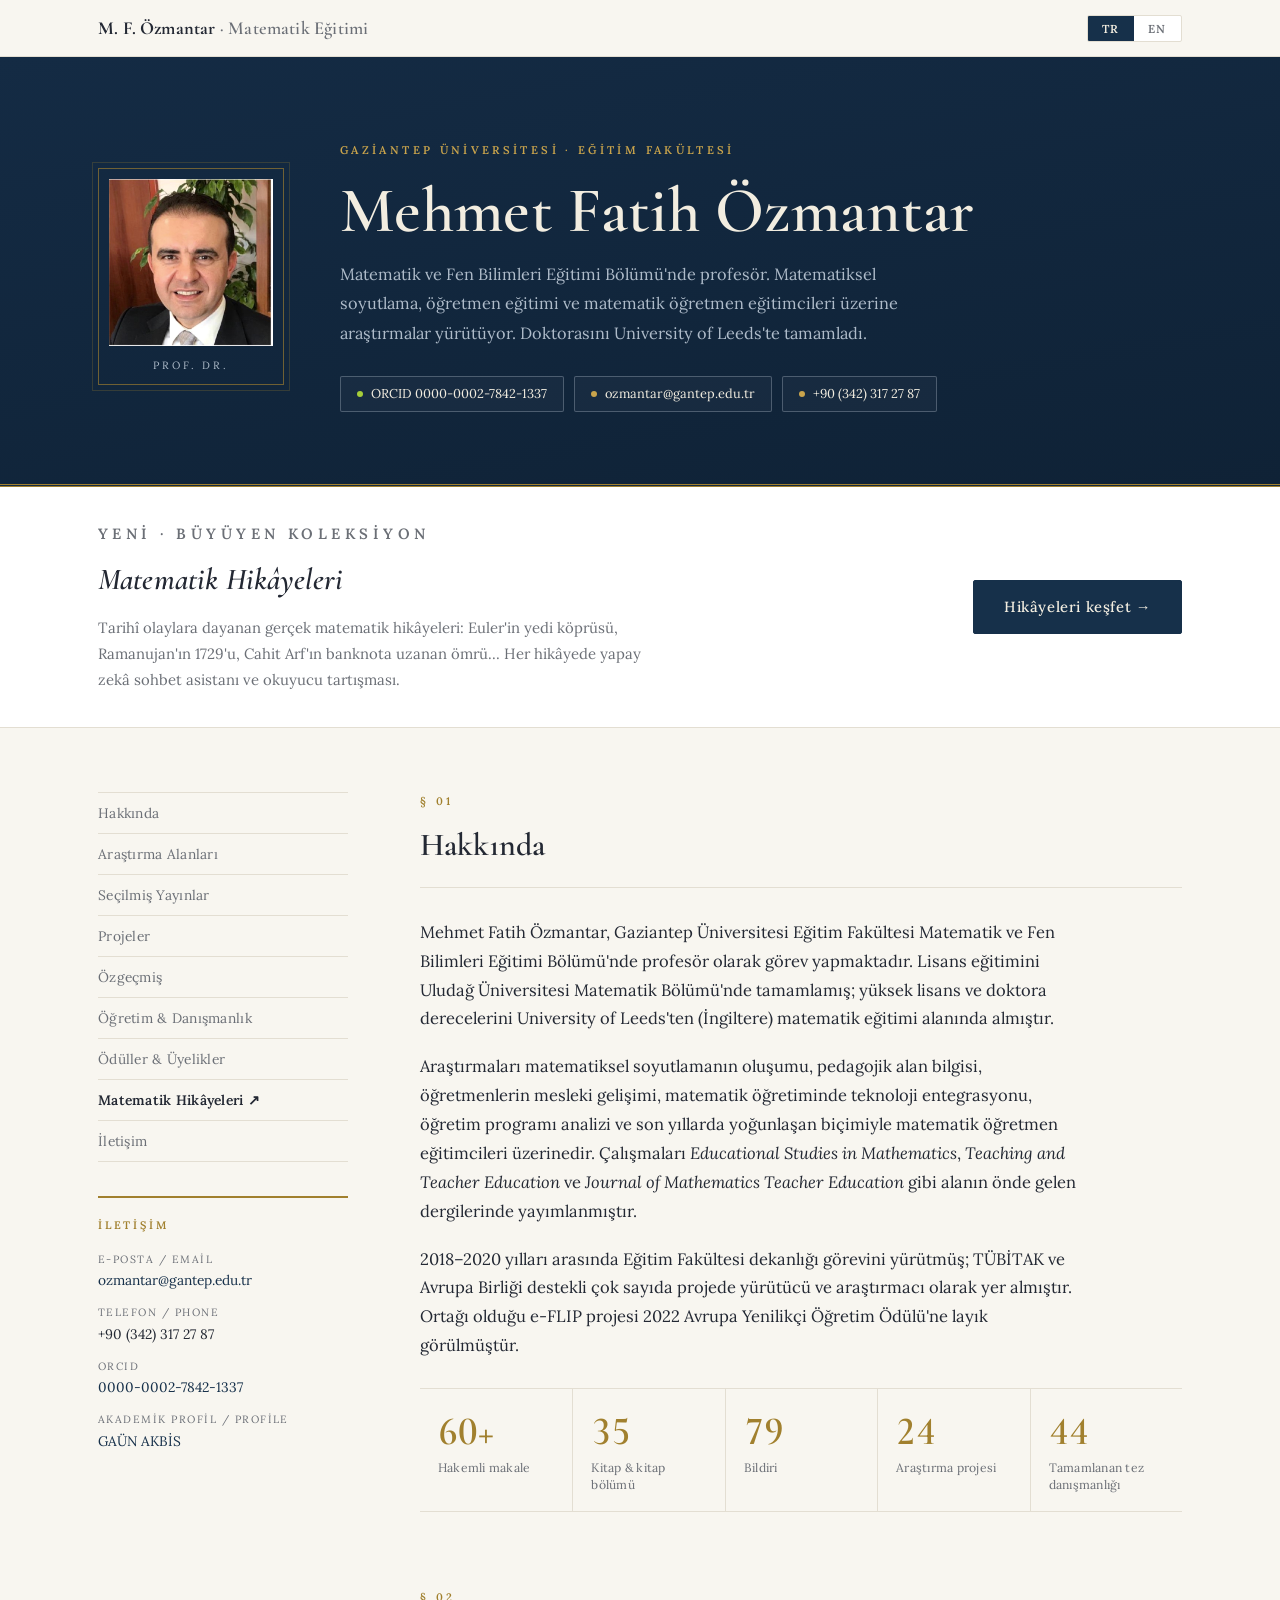
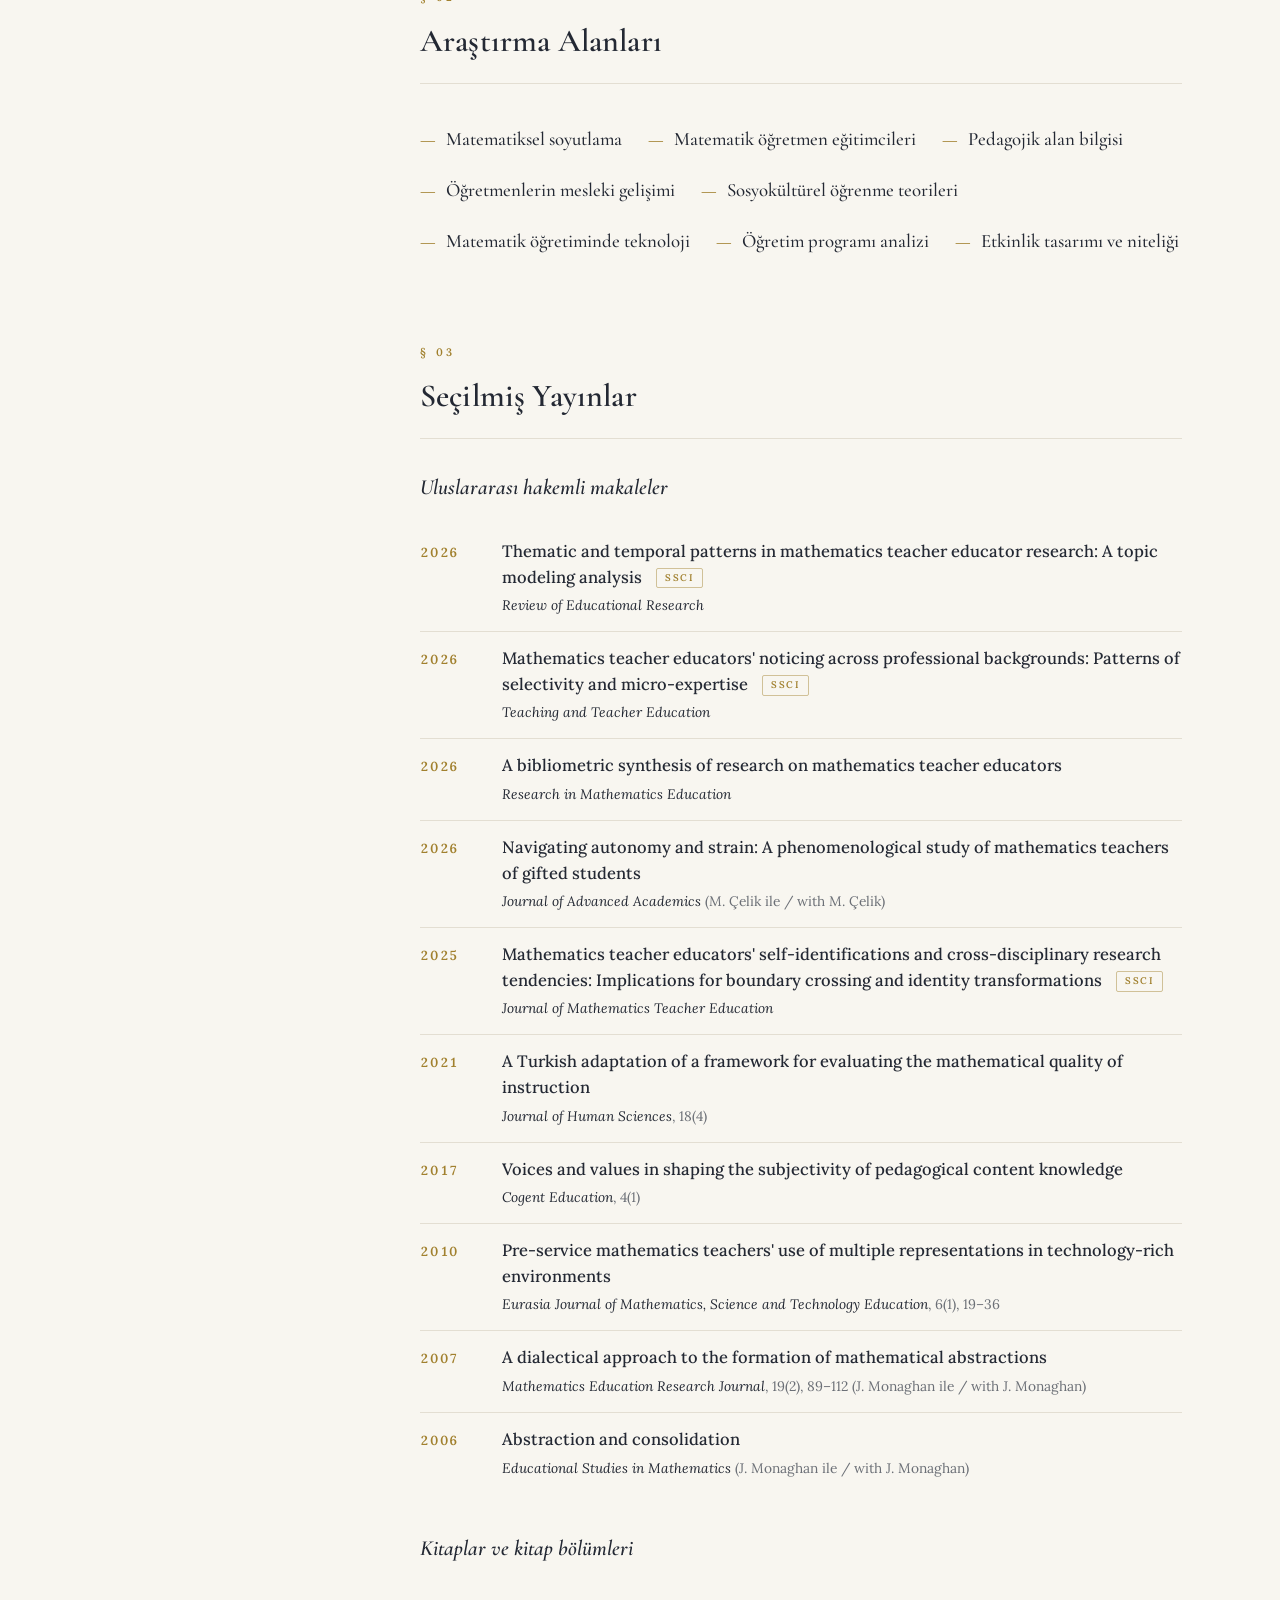
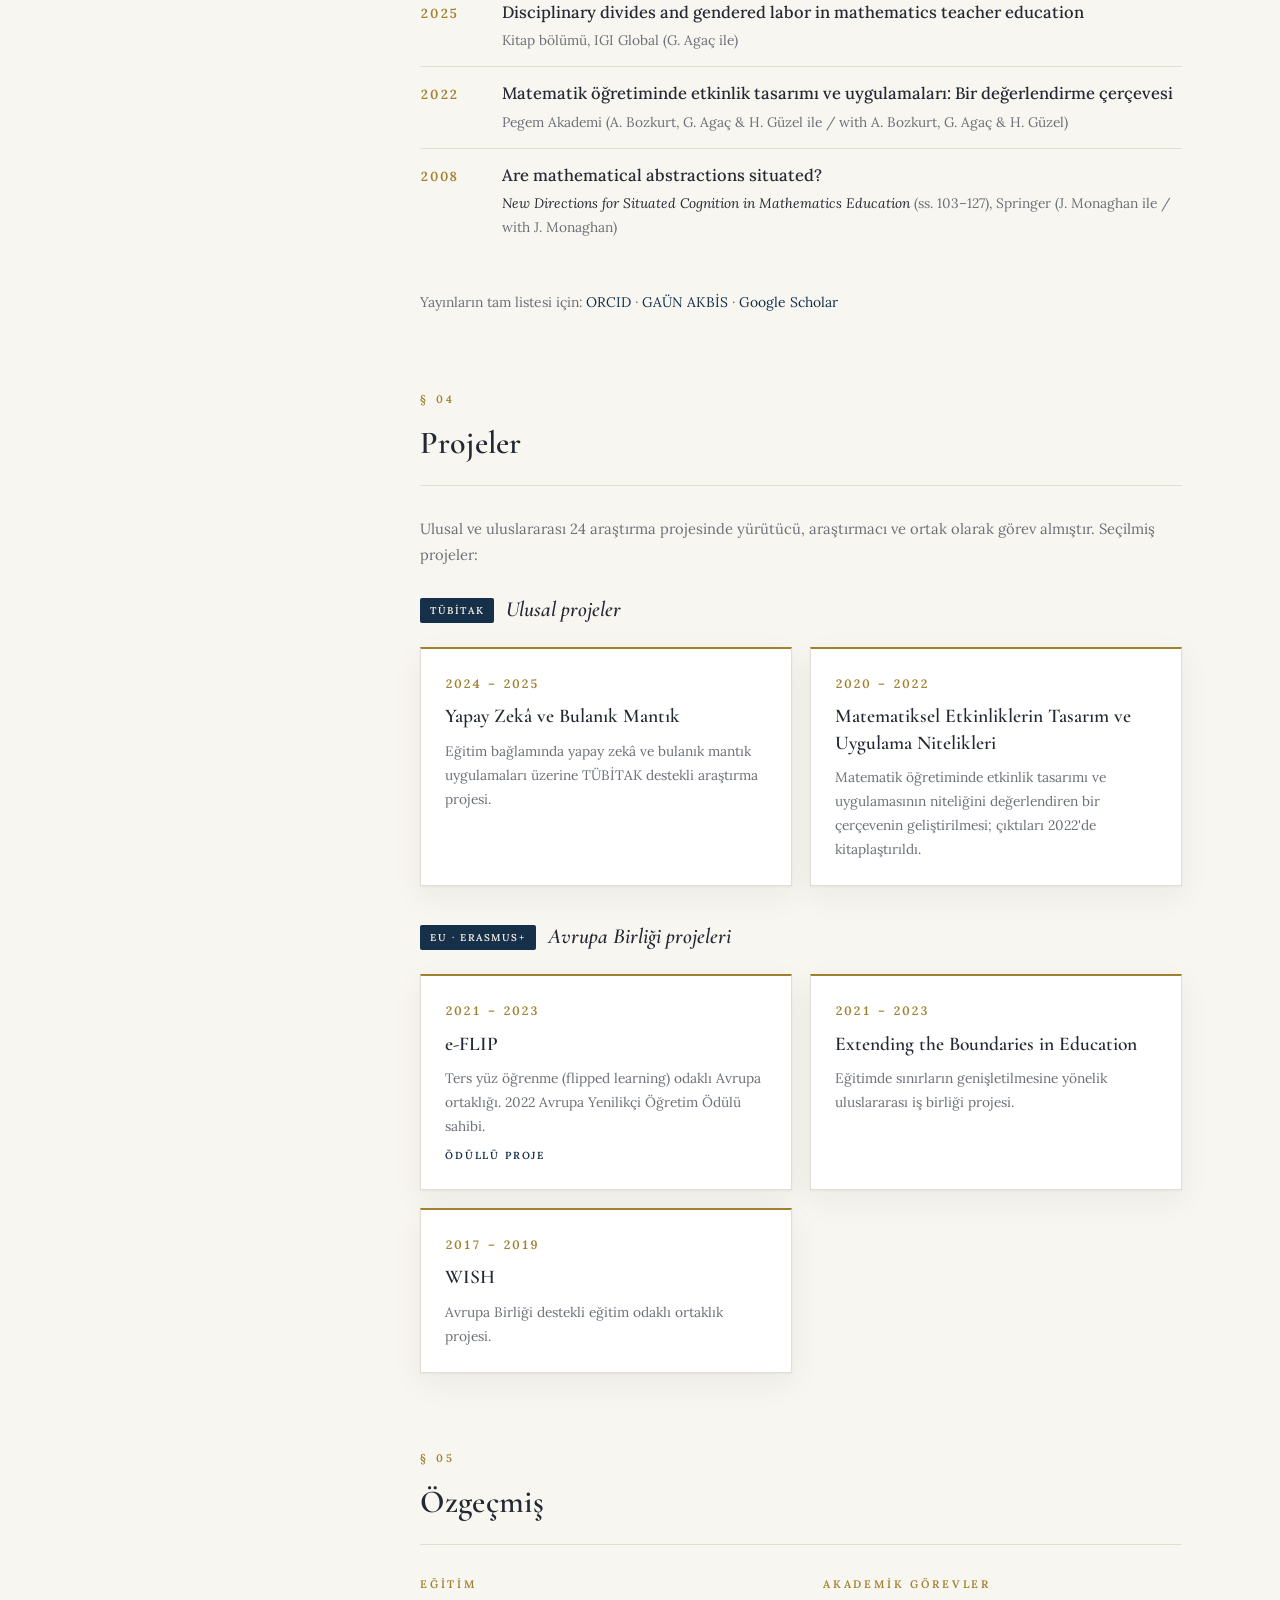
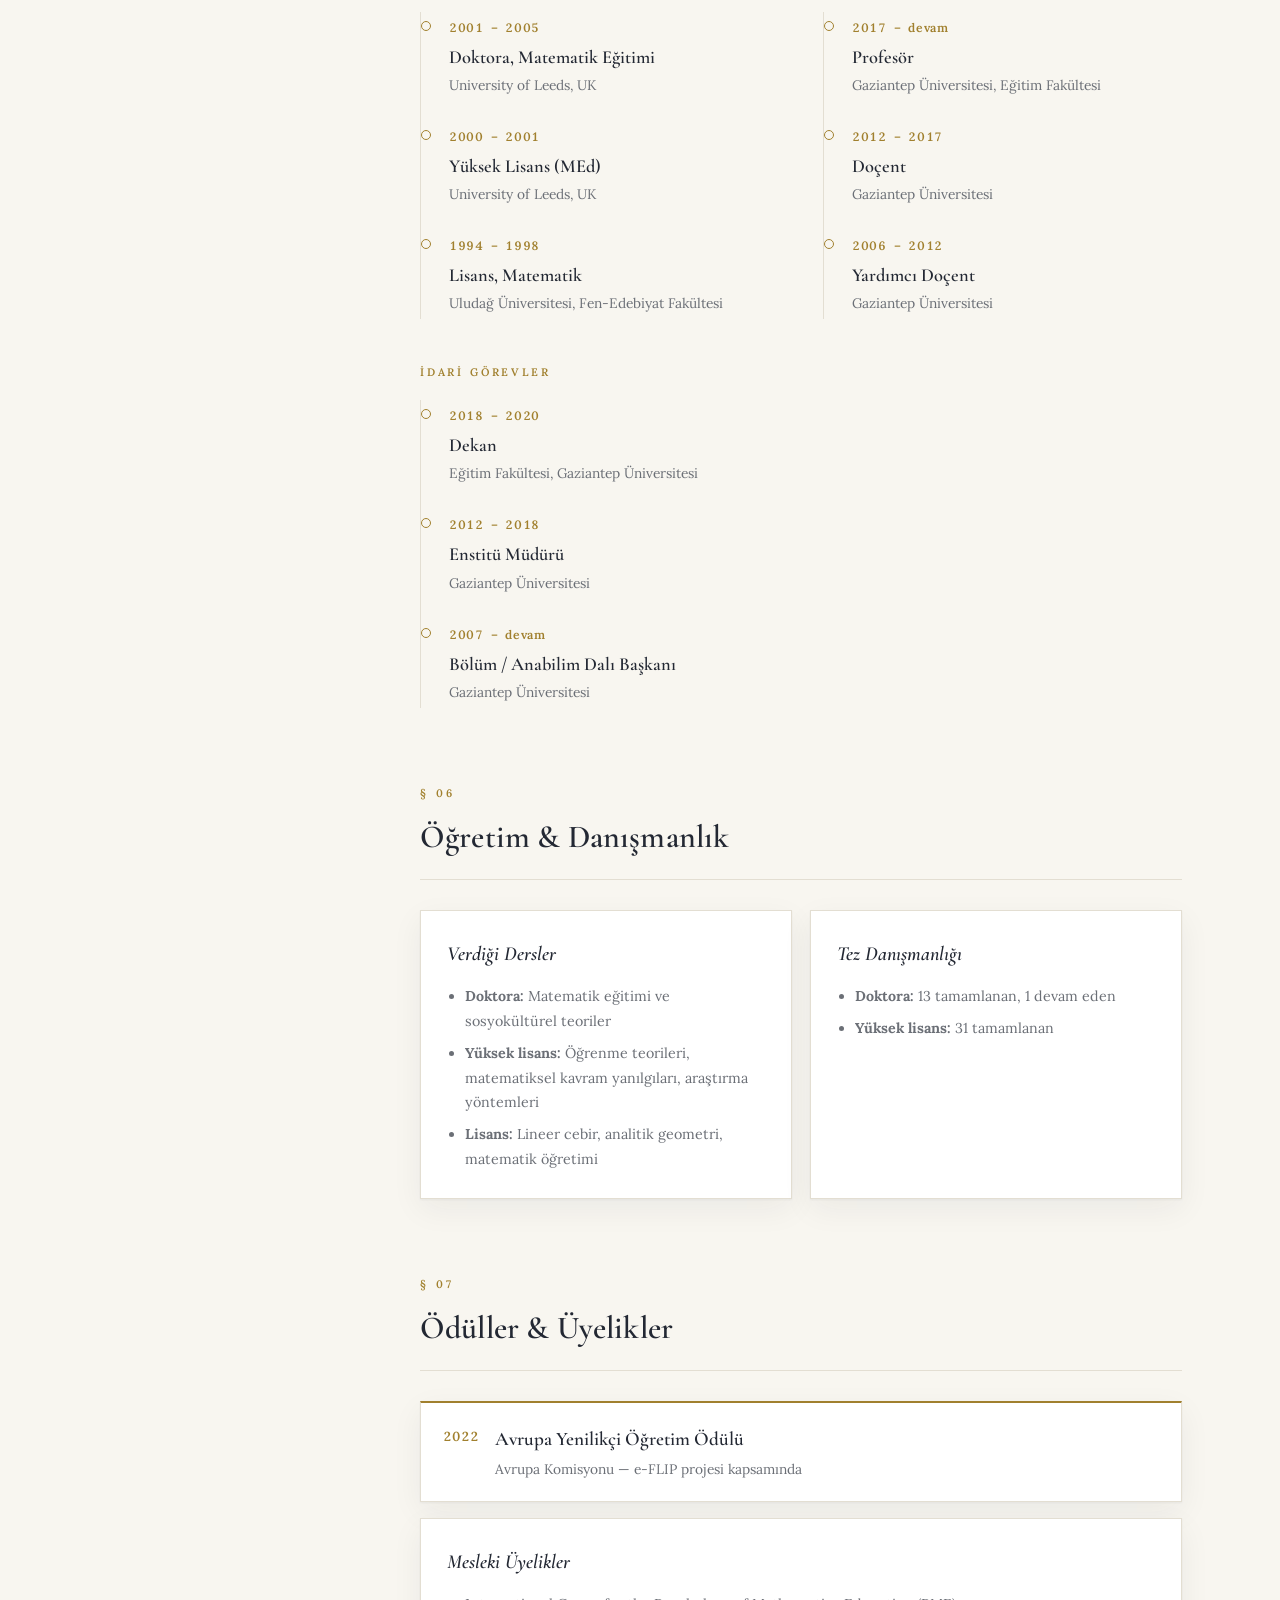
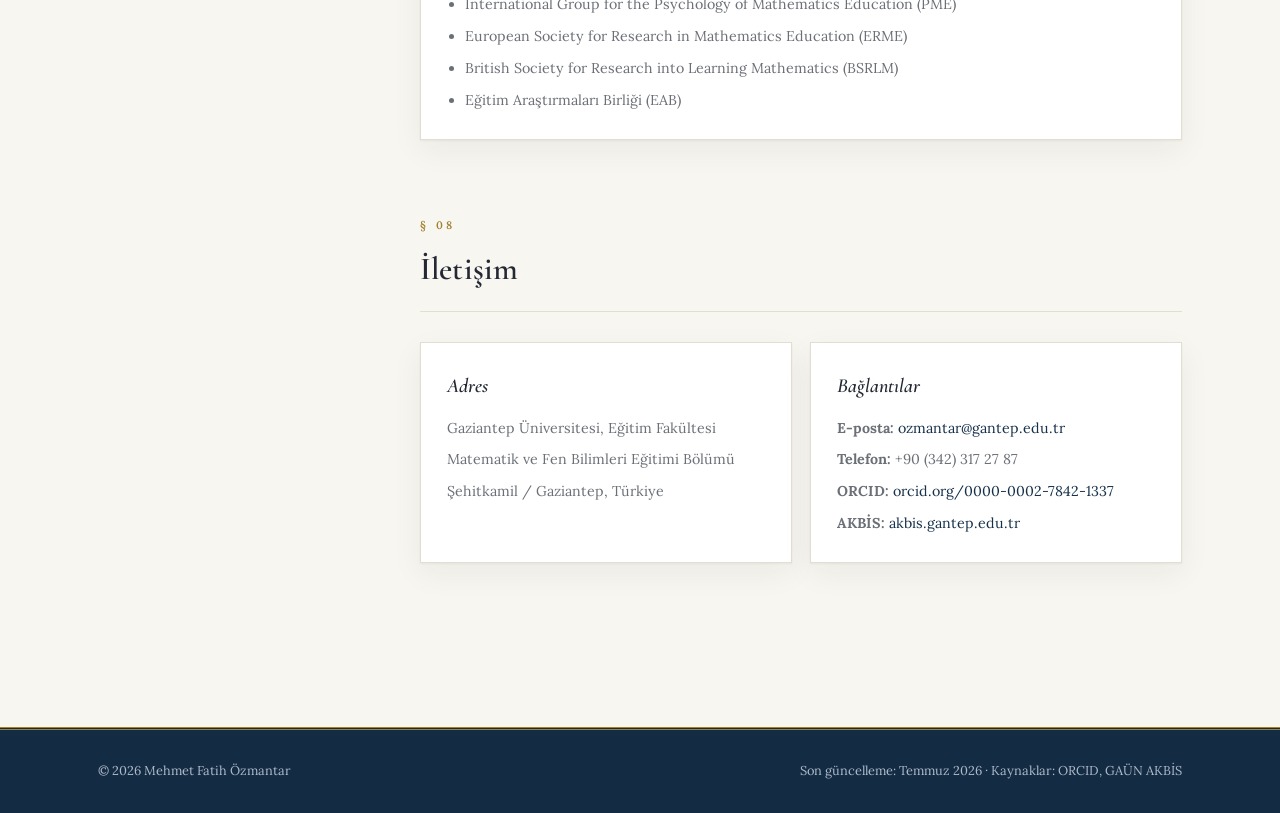
==== commit 6c1b79bf: "Profil fotografi guncel versiyonla degistirildi Co-Authored-By: Claude Fable 5 <noreply@anthropic.co" ====
--- a/index.html
+++ b/index.html
@@ -318,7 +318,7 @@
 <header class="hero">
   <div class="hero-in">
     <figure class="portrait" style="margin:0">
-      <img src="[data-uri]" alt="Prof. Dr. Mehmet Fatih Özmantar">
+      <img src="[data-uri]" alt="Prof. Dr. Mehmet Fatih Özmantar">
       <figcaption>Prof. Dr.</figcaption>
     </figure>
     <div class="hero-txt">
